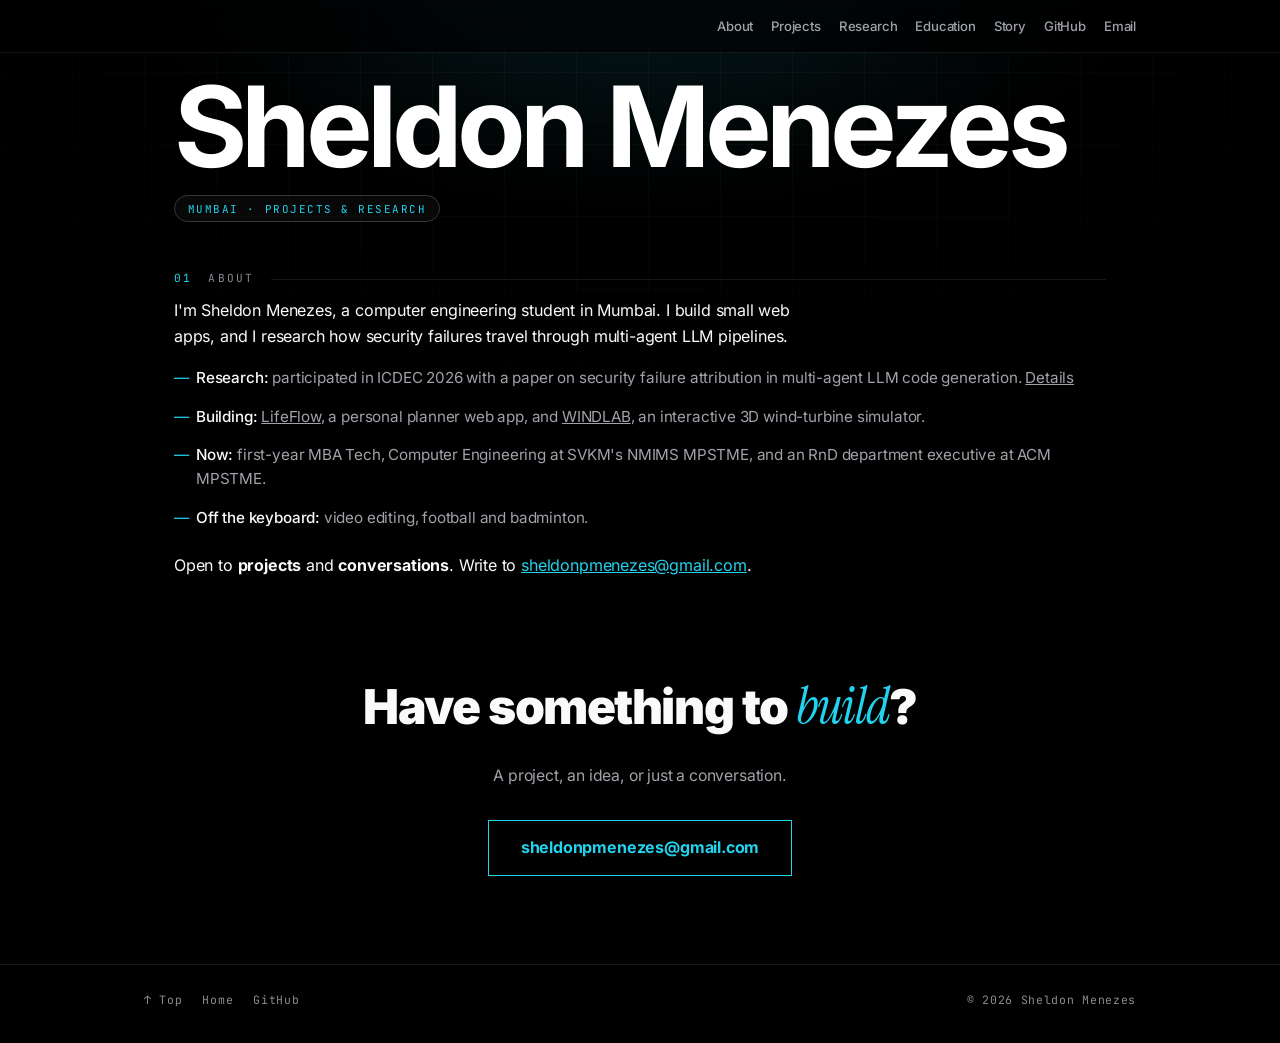
==== index.html @ e892e8bd "Add Story toggle to nav" ====
<!doctype html>
<html lang="en">
<head>
<meta charset="utf-8">
<meta name="viewport" content="width=device-width, initial-scale=1">
<meta name="theme-color" content="#101311">
<meta name="description" content="Sheldon Menezes. Computer engineering student and developer in Mumbai. Projects and security research.">
<title>Sheldon Menezes | Developer</title>
<meta property="og:type" content="website"><meta property="og:site_name" content="Sheldon Menezes"><meta property="og:title" content="Sheldon Menezes | Developer"><meta property="og:description" content="Sheldon Menezes. Computer engineering student and developer in Mumbai. Projects and security research."><meta property="og:url" content="https://brightshadow.xyz/"><meta name="twitter:card" content="summary"><meta name="twitter:title" content="Sheldon Menezes | Developer"><meta name="twitter:description" content="Sheldon Menezes. Computer engineering student and developer in Mumbai. Projects and security research."><link rel="icon" type="image/svg+xml" href="favicon.svg">
<style>
@font-face{font-family:Instrument Serif;font-style:italic;font-weight:400;font-display:swap;src:url([data-uri])format("woff2")}@font-face{font-family:Inter;font-style:normal;font-weight:100 900;font-display:swap;src:url([data-uri])format("woff2")}@font-face{font-family:JetBrains Mono;font-style:normal;font-weight:400 800;font-display:swap;src:url([data-uri])format("woff2")}:root{--lightningcss-light:initial;--lightningcss-dark: ;color-scheme:light dark;--bg:#14120f;--bg-lift:#1d1a15;--ink:#ede8df;--ink-dim:#a69d8e;--ink-faint:#8b8375;--accent:#e0a054;--hairline:#ede8df1a;--pill-border:#ede8df38;--nav-bg:#14120f8c;--code-bg:#100e0b;--grain-opacity:.05;--mono:"JetBrains Mono", ui-monospace, SFMono-Regular, Menlo, Consolas, monospace}@media (prefers-color-scheme:dark){:root{--lightningcss-light: ;--lightningcss-dark:initial}}:root[data-theme=light]{--lightningcss-light:initial;--lightningcss-dark: ;color-scheme:light;--bg:#f7f4ee;--bg-lift:#efe9dd;--ink:#211d18;--ink-dim:#6e6659;--ink-faint:#706859;--accent:#a8492a;--hairline:#ddd6c9;--pill-border:#c9c1b1;--nav-bg:#f7f4ee9e;--code-bg:#efe9dd;--grain-opacity:.11}@media (width<=640px){:root{--nav-bg:#14120fcc}:root[data-theme=light]{--nav-bg:#f7f4eed6}}*{box-sizing:border-box;margin:0;padding:0}html{scroll-behavior:smooth}body{background:var(--bg);color:var(--ink);-webkit-font-smoothing:antialiased;font-family:Inter,system-ui,-apple-system,sans-serif;font-size:16px;line-height:1.6}body:after{content:"";z-index:200;pointer-events:none;opacity:var(--grain-opacity);background-image:url("data:image/svg+xml,%3Csvg xmlns='http://www.w3.org/2000/svg' width='180' height='180'%3E%3Cfilter id='n'%3E%3CfeTurbulence type='fractalNoise' baseFrequency='0.9' numOctaves='3' stitchTiles='stitch'/%3E%3C/filter%3E%3Crect width='100%25' height='100%25' filter='url(%23n)'/%3E%3C/svg%3E");position:fixed;inset:0}a{color:inherit}::selection{background:var(--accent);color:var(--bg)}img{max-width:100%}.wrap{max-width:980px;margin:0 auto;padding:0 24px}.wrap-wide{max-width:1040px;margin:0 auto;padding:0 24px}body>nav{z-index:100;background:var(--nav-bg);backdrop-filter:blur(18px);border-bottom:1px solid var(--hairline);position:fixed;top:0;left:0;right:0}.theme-toggle{color:var(--ink-dim);cursor:pointer;background:0 0;border:none;justify-content:center;align-items:center;padding:2px;line-height:0;transition:color .2s,transform .15s;display:inline-flex}.theme-toggle:hover{color:var(--accent)}.theme-toggle:active{transform:scale(.88)}.theme-toggle svg{width:18px;height:18px;display:block}.theme-toggle .i-moon,:root[data-theme=light] .theme-toggle .i-sun{display:none}:root[data-theme=light] .theme-toggle .i-moon{display:block}.quick .theme-toggle{border:1px solid var(--pill-border);width:40px;height:40px;color:var(--ink);border-radius:999px}.quick .theme-toggle:hover{border-color:var(--accent);color:var(--accent)}@media (width<=640px){.quick li:has(.theme-toggle){display:none}}.js body>nav{opacity:0;pointer-events:none;transition:transform .35s,opacity .35s;transform:translateY(-100%)}.js body>nav.show{opacity:1;pointer-events:auto;transform:translateY(0)}.js body.has-topnav>nav{opacity:1;pointer-events:auto;transform:none}.nav-inner{flex-wrap:wrap;justify-content:space-between;align-items:center;gap:0 16px;max-width:1040px;min-height:52px;margin:0 auto;padding:0 24px;display:flex}.wordmark{letter-spacing:-.01em;white-space:nowrap;padding:14px 0;font-size:.95rem;font-weight:700;text-decoration:none}.nav-links{flex-wrap:wrap;align-items:center;gap:18px;padding:8px 0;display:flex}.nav-links a{color:var(--ink-dim);white-space:nowrap;font-size:.82rem;font-weight:500;text-decoration:none;transition:color .15s}.nav-links a.here{color:var(--accent)}.nav-links a:hover{color:var(--accent);text-underline-offset:4px;text-decoration:underline}header.hero{align-items:flex-end;padding-top:72px;padding-bottom:28px;display:flex}.kicker{font-family:var(--mono);letter-spacing:.18em;color:var(--accent);margin-bottom:20px;font-size:.72rem}.hero h1{letter-spacing:-.035em;margin-bottom:24px;font-size:clamp(3rem,11vw,7rem);font-weight:900;line-height:.98}.tagline{color:var(--ink-dim);max-width:34em;margin-bottom:34px;font-size:clamp(1.1rem,2.4vw,1.4rem)}.tagline em{color:var(--ink);letter-spacing:.005em;font-family:Instrument Serif,Georgia,serif;font-size:1.14em;font-style:italic}.quick{flex-wrap:wrap;gap:.6rem;list-style:none;display:flex}.quick a{border:1px solid var(--pill-border);color:var(--ink);border-radius:999px;padding:.5rem 1.05rem;font-size:.86rem;font-weight:500;text-decoration:none;transition:background .16s,color .16s,border-color .16s;display:inline-block}.quick a:hover,.quick a:focus-visible{background:var(--ink);border-color:var(--ink);color:var(--bg)}.quick a.primary{border-color:var(--accent);color:var(--accent)}.quick a.primary:hover,.quick a.primary:focus-visible{background:var(--accent);border-color:var(--accent);color:var(--bg)}main.home{counter-reset:sec}main.home>section{padding:64px 0 24px}#about{padding-top:24px}.label{counter-increment:sec;font-family:var(--mono);letter-spacing:.2em;text-transform:uppercase;color:var(--ink-faint);align-items:center;gap:1rem;margin-bottom:10px;font-size:.7rem;font-weight:400;display:flex}.label:before{content:counter(sec, decimal-leading-zero);color:var(--accent)}.label:after{content:"";background:var(--hairline);flex:1;height:1px}.js .label:after{transform-origin:0;transition:transform .9s cubic-bezier(.22,1,.36,1) .25s;transform:scaleX(0)}.js .label.in:after{transform:scaleX(1)}.row{border-bottom:1px solid var(--hairline);border-left:2px solid #0000;justify-content:space-between;align-items:baseline;gap:24px;margin:0 -16px;padding:18px 16px;transition:background .18s,border-left-color .18s,transform .18s;display:flex}.row:hover{background:var(--bg-lift);border-left-color:var(--accent);transform:translate(6px)}.row .org{flex:none;min-width:11.5em;font-size:1rem;font-weight:700}.row .finding{color:var(--ink-dim);flex:1;font-size:.95rem}a.row{color:inherit;text-decoration:none}.aside{border-left:2px solid var(--accent);color:var(--ink-dim);max-width:44em;margin-top:22px;padding-left:16px;font-size:.95rem}.aside strong{color:var(--ink);font-weight:500}.row-lg{padding:24px 16px}.row-lg .name{letter-spacing:-.02em;flex:none;min-width:8.5em;font-size:1.6rem;font-weight:700;line-height:1.2}.row-lg:hover .name{color:var(--accent)}.row-lg .name .arrow{color:var(--accent);vertical-align:.25em;margin-left:2px;font-size:1.1rem;font-weight:400}.row-lg .desc{color:var(--ink-dim);flex:1;max-width:30em;font-size:.95rem}.row-lg .desc .stack{font-family:var(--mono);letter-spacing:.04em;color:var(--ink-faint);margin-top:6px;font-size:.72rem;display:block}.xp-head{flex-wrap:wrap;justify-content:space-between;align-items:baseline;gap:16px;padding:22px 0 4px;display:flex}.xp-head h3{letter-spacing:-.01em;font-size:1.25rem;font-weight:700}.xp-head .role{font-family:var(--mono);letter-spacing:.14em;text-transform:uppercase;color:var(--ink-faint);font-size:.72rem}.xp ul{margin:10px 0 0;list-style:none}.xp li{color:var(--ink-dim);padding:7px 0 7px 22px;font-size:.95rem;position:relative}.xp li:before{content:"—";color:var(--accent);position:absolute;left:0}.xp li strong{color:var(--ink);font-weight:500}.campus{border-top:1px solid var(--hairline);color:var(--ink-faint);max-width:44em;margin-top:20px;padding-top:16px;font-size:.88rem}.section-head{align-items:center;gap:1rem;margin-bottom:1.6rem;display:flex}.section-head .label{flex:1;margin-bottom:0}.all-link{font-family:var(--mono);letter-spacing:.08em;color:var(--accent);white-space:nowrap;font-size:.72rem;text-decoration:none}.all-link:hover{text-underline-offset:4px;text-decoration:underline}.see-more-wrap{justify-content:center;margin-top:30px;display:flex}.see-more{font-family:var(--mono);letter-spacing:.12em;text-transform:uppercase;color:var(--ink-dim);border:1px solid var(--pill-border);border-radius:999px;align-items:center;gap:.5rem;padding:.7rem 1.5rem;font-size:.72rem;text-decoration:none;transition:border-color .16s,color .16s,background .16s;display:inline-flex}.see-more:hover{border-color:var(--accent);color:var(--accent);background:var(--bg-lift)}.see-more .arr{transition:transform .16s}.see-more:hover .arr{transform:translate(3px)}.research-list{margin-top:8px}.disclosure{border-bottom:1px solid var(--hairline);border-left:2px solid #0000;margin:0 -16px;padding:22px 16px;transition:background .18s,border-left-color .18s}.disclosure:first-child{border-top:1px solid var(--hairline)}.disclosure:hover{background:var(--bg-lift);border-left-color:var(--accent)}.d-head{flex-wrap:wrap;justify-content:space-between;align-items:baseline;gap:8px 20px;display:flex}.d-org{letter-spacing:-.01em;font-size:1.12rem;font-weight:700}.d-type{font-family:var(--mono);letter-spacing:.14em;text-transform:uppercase;color:var(--accent);white-space:nowrap;font-size:.64rem}.d-detail{color:var(--ink-dim);max-width:54em;margin-top:8px;font-size:.96rem}.cards{grid-template-columns:repeat(2,1fr);gap:26px;display:grid}.cards.three{grid-template-columns:repeat(3,1fr)}.card{border:1px solid var(--hairline);color:inherit;background:var(--bg-lift);border-radius:12px;flex-direction:column;text-decoration:none;transition:transform .2s,border-color .2s;display:flex;overflow:hidden}.card:hover{border-color:var(--pill-border);transform:translateY(-4px)}.card-cover{aspect-ratio:16/9;object-fit:cover;border-bottom:1px solid var(--hairline);width:100%;height:auto;display:block}.card-body{flex-direction:column;flex:1;gap:7px;padding:16px 18px 20px;display:flex}.card-tag{font-family:var(--mono);letter-spacing:.14em;text-transform:uppercase;color:var(--accent);font-size:.64rem}.card h3{letter-spacing:-.01em;font-size:1.1rem;font-weight:700;line-height:1.28}.card:hover h3{color:var(--accent)}.card-excerpt{color:var(--ink-dim);flex:1;font-size:.9rem}.card-meta{font-family:var(--mono);letter-spacing:.06em;color:var(--ink-faint);margin-top:2px;font-size:.66rem}.page-head{padding-top:26px;padding-bottom:8px}.crumb{font-family:var(--mono);letter-spacing:.1em;color:var(--ink-faint);font-size:.72rem;text-decoration:none}.crumb:hover{color:var(--accent)}.page-head h1{letter-spacing:-.035em;margin:22px 0 14px;font-size:clamp(2.6rem,8vw,4.4rem);font-weight:900;line-height:1}.page-head h1 em{color:var(--accent);font-family:Instrument Serif,Georgia,serif;font-style:italic;font-weight:400}.page-head .intro{color:var(--ink-dim);max-width:40em;font-size:1.02rem}.featured{border:1px solid var(--hairline);color:inherit;border-radius:14px;grid-template-columns:1.15fr 1fr;gap:0;margin-top:26px;text-decoration:none;transition:border-color .2s,transform .2s;display:grid;overflow:hidden}.featured:hover{border-color:var(--pill-border);transform:translateY(-4px)}.featured .cover{object-fit:contain;background:#14120f;width:100%;height:100%;min-height:260px;display:block}.featured .body{flex-direction:column;justify-content:center;gap:12px;padding:34px 36px;display:flex}.featured .flag{font-family:var(--mono);letter-spacing:.18em;text-transform:uppercase;color:var(--accent);font-size:.66rem}.featured h2{letter-spacing:-.02em;font-size:clamp(1.5rem,3.2vw,2.1rem);font-weight:800;line-height:1.15}.featured:hover h2{color:var(--accent)}.featured .excerpt{color:var(--ink-dim);font-size:.98rem}.featured .meta{font-family:var(--mono);letter-spacing:.06em;color:var(--ink-faint);margin-top:4px;font-size:.7rem}.list-label{font-family:var(--mono);letter-spacing:.2em;text-transform:uppercase;color:var(--ink-faint);align-items:center;gap:1rem;margin:48px 0 24px;font-size:.7rem;font-weight:400;display:flex}.list-label:after{content:"";background:var(--hairline);flex:1;height:1px}article{max-width:760px;margin:0 auto;padding:0 24px}.post-head{padding-top:26px}.eyebrow{font-family:var(--mono);letter-spacing:.16em;text-transform:uppercase;color:var(--accent);margin:26px 0 16px;font-size:.68rem}h1.title{letter-spacing:-.03em;font-size:clamp(2rem,5.6vw,3.3rem);font-weight:900;line-height:1.05}.subtitle{color:var(--ink-dim);max-width:40em;margin-top:14px;font-size:1.1rem}.byline{font-family:var(--mono);letter-spacing:.04em;color:var(--ink-faint);flex-wrap:wrap;align-items:center;gap:8px 18px;margin-top:20px;padding-bottom:4px;font-size:.72rem;display:flex}.byline .who{color:var(--ink-dim)}.cover-hero{aspect-ratio:16/8;object-fit:cover;border:1px solid var(--hairline);border-radius:14px;width:100%;height:auto;margin:30px 0 8px;display:block}.cover-cap{color:var(--ink-faint);margin-bottom:8px;font-size:.78rem;font-style:italic}.proj-bar{border-top:1px solid var(--hairline);border-bottom:1px solid var(--hairline);flex-wrap:wrap;align-items:center;gap:14px 24px;margin-top:22px;padding:16px 0;display:flex}.proj-facts{font-family:var(--mono);letter-spacing:.06em;color:var(--ink-faint);flex-wrap:wrap;flex:1;gap:14px 22px;font-size:.7rem;display:flex}.proj-facts b{color:var(--ink-dim);font-weight:500}.proj-actions{flex-wrap:wrap;gap:10px;display:flex}.btn{white-space:nowrap;border-radius:999px;padding:9px 18px;font-size:.82rem;font-weight:600;text-decoration:none;transition:background .15s,color .15s,border-color .15s}.btn.primary{color:var(--bg);background:var(--accent);border:1px solid var(--accent)}.btn.primary:hover{color:var(--accent);background:0 0}.btn.ghost{color:var(--ink);border:1px solid var(--pill-border)}.btn.ghost:hover{border-color:var(--ink);background:var(--ink);color:var(--bg)}.prose{margin-top:34px}.prose>p{color:var(--ink);margin:0 0 1.35rem;font-size:1.06rem}.prose>p:first-of-type:first-letter{float:left;color:var(--accent);padding:.1em .12em 0 0;font-family:Instrument Serif,Georgia,serif;font-size:3.3rem;font-style:italic;line-height:.8}.prose .lead{color:var(--ink-dim);font-size:1.18rem}.prose .lead:first-letter{float:none;font-size:inherit;color:inherit;padding:0;font-family:inherit;font-style:normal}.prose h2{letter-spacing:-.02em;margin:2.6rem 0 1rem;padding-top:.4rem;font-size:1.5rem;font-weight:800}.prose h2:before{content:"§ ";color:var(--accent);font-weight:400}.prose h3{margin:1.8rem 0 .7rem;font-size:1.15rem;font-weight:700}.prose a{color:inherit;text-decoration:underline;-webkit-text-decoration-color:var(--pill-border);text-decoration-color:var(--pill-border);text-underline-offset:3px;transition:color .15s,text-decoration-color .15s}.prose a:hover{color:var(--accent);-webkit-text-decoration-color:var(--accent);text-decoration-color:var(--accent)}.prose strong{font-weight:700}.prose ul,.prose ol{margin:0 0 1.35rem;padding-left:1.3rem}.prose li{color:var(--ink);margin-bottom:.5rem}.prose li::marker{color:var(--accent)}.prose blockquote{border-left:3px solid var(--accent);color:var(--ink);margin:1.6rem 0;padding:.4rem 0 .4rem 1.4rem;font-family:Instrument Serif,Georgia,serif;font-size:1.3rem;font-style:italic;line-height:1.45}.prose img{border:1px solid var(--hairline);background:var(--bg-lift);border-radius:12px;width:100%;height:auto;margin:2rem 0 .6rem;display:block}.prose figure{margin:2rem 0}.prose figure img{margin:0}.prose figcaption{color:var(--ink-faint);text-align:center;margin-top:10px;font-size:.82rem;font-style:italic}.prose hr{text-align:center;color:var(--ink-faint);border:none;margin:2.6rem 0}.prose hr:before{content:"* * *";letter-spacing:.5em}.prose table{border-collapse:collapse;width:100%;margin:1.6rem 0;font-size:.9rem}.prose th,.prose td{text-align:left;border:1px solid var(--hairline);vertical-align:top;padding:9px 14px}.prose thead th{font-family:var(--mono);letter-spacing:.03em;text-transform:uppercase;color:var(--ink-dim);background:var(--bg-lift);font-size:.72rem}.prose tbody tr:hover{background:var(--bg-lift)}.prose .contains-task-list{padding-left:0;list-style:none}.prose .task-list-item{padding-left:0}.prose .task-list-item::marker{content:""}.prose .task-list-item input{accent-color:var(--accent);margin-right:.55rem}.prose del{color:var(--ink-faint)}.prose :not(pre)>code{font-family:var(--mono);background:var(--code-bg);border:1px solid var(--hairline);color:var(--accent);border-radius:5px;padding:.1em .4em;font-size:.86em}.prose pre{background:var(--code-bg);border:1px solid var(--hairline);border-radius:12px;margin:1.6rem 0;padding:18px 20px;font-size:.85rem;line-height:1.6;overflow-x:auto}.prose pre code{font-family:var(--mono);background:0 0;border:none;padding:0}.prose .astro-code,.prose .astro-code span{color:var(--shiki-dark)}:root[data-theme=light] .prose .astro-code,:root[data-theme=light] .prose .astro-code span{color:var(--shiki-light)}.code-wrap{position:relative}.copy-btn{background:var(--bg-lift);border:1px solid var(--hairline);width:30px;height:30px;color:var(--ink-dim);cursor:pointer;opacity:0;border-radius:7px;justify-content:center;align-items:center;padding:0;transition:opacity .16s,color .16s,border-color .16s;display:inline-flex;position:absolute;top:13px;right:12px}.code-wrap:hover .copy-btn,.copy-btn:focus-visible{opacity:1}.copy-btn:hover{color:var(--accent);border-color:var(--accent)}.copy-btn svg{width:15px;height:15px;display:block}.copy-btn .i-check{display:none}.code-wrap.copied .copy-btn{opacity:1;color:var(--accent);border-color:var(--accent)}.code-wrap.copied .copy-btn .i-copy{display:none}.code-wrap.copied .copy-btn .i-check{display:block}@media (hover:none){.copy-btn{opacity:1}}.prose .admonition{--admon:var(--ink-dim);border:1px solid var(--hairline);border-left:3px solid var(--admon);background:color-mix(in srgb, var(--admon) 8%, transparent);border-radius:8px;margin:1.6rem 0;padding:14px 18px}.prose .admonition>:first-child{margin-top:0}.prose .admonition>:last-child{margin-bottom:0}.prose .admonition:before{font-family:var(--mono);letter-spacing:.16em;text-transform:uppercase;color:var(--admon);margin-bottom:7px;font-size:.64rem;font-weight:700;display:block}.prose .admonition.info{--admon:#5c86b3}.prose .admonition.warning{--admon:#cf9636}.prose .admonition.error{--admon:#c85a44}.prose .admonition.success{--admon:#6f9457}.prose .admonition.info:before{content:"Info"}.prose .admonition.warning:before{content:"Warning"}.prose .admonition.error:before{content:"Error"}.prose .admonition.success:before{content:"Success"}.prose iframe{aspect-ratio:16/9;border:1px solid var(--hairline);background:var(--bg-lift);border-radius:12px;width:100%;height:auto;margin:2rem 0;display:block}.prose video{border:1px solid var(--hairline);background:#000;border-radius:12px;width:100%;height:auto;margin:2rem 0;display:block}.prose figure video,.prose figure iframe{margin:0}.chips{flex-wrap:wrap;gap:8px;margin:.4rem 0 1.6rem;display:flex}.chip{font-family:var(--mono);letter-spacing:.02em;color:var(--ink-dim);background:var(--code-bg);border:1px solid var(--hairline);border-radius:6px;padding:5px 11px;font-size:.74rem}.endcard{border:1px solid var(--hairline);background:var(--bg-lift);border-radius:14px;flex-wrap:wrap;align-items:flex-start;gap:16px;margin:3rem 0 0;padding:24px;display:flex}.endcard .txt{flex:1;min-width:220px}.endcard .ec-title{margin-bottom:4px;font-size:1rem;font-weight:700}.endcard p{color:var(--ink-dim);margin-bottom:12px;font-size:.9rem}.endcard .cta{color:var(--accent);border:1px solid var(--accent);border-radius:999px;padding:8px 18px;font-size:.86rem;font-weight:600;text-decoration:none;transition:background .15s,color .15s;display:inline-block}.endcard .cta:hover{background:var(--accent);color:var(--bg)}.pager{grid-template-columns:1fr 1fr;gap:14px;margin-top:44px;display:grid}.pager a{border:1px solid var(--hairline);color:inherit;border-radius:12px;flex-direction:column;gap:5px;padding:16px 18px;text-decoration:none;transition:border-color .18s,transform .18s,background .18s;display:flex}.pager a:hover{border-color:var(--pill-border);background:var(--bg-lift);transform:translateY(-2px)}.pager .plabel{font-family:var(--mono);letter-spacing:.14em;text-transform:uppercase;color:var(--ink-faint);font-size:.64rem}.pager .ptitle{color:var(--ink);font-size:.95rem;font-weight:600;line-height:1.3}.pager a:hover .ptitle{color:var(--accent)}.pager .next{text-align:right}.contact-block{text-align:center;padding:72px 0 88px}.contact-block h2{letter-spacing:-.03em;margin-bottom:14px;font-size:clamp(1.8rem,5vw,3rem);font-weight:900}.contact-block h2 em{color:var(--accent);font-family:Instrument Serif,Georgia,serif;font-size:1.08em;font-style:italic;font-weight:400}.contact-block p{color:var(--ink-dim);max-width:36em;margin:0 auto 32px;font-size:.98rem}.cta-btn{color:var(--accent);border:1px solid var(--accent);padding:14px 32px;font-size:1rem;font-weight:700;text-decoration:none;transition:background .15s,color .15s;display:inline-block}.cta-btn:hover{background:var(--accent);color:var(--bg)}.progress{background:var(--accent);z-index:300;width:0;height:2px;position:fixed;top:0;left:0}.nf{text-align:center;flex-direction:column;justify-content:center;align-items:center;min-height:100svh;padding:24px;display:flex}.nf-code{font-family:var(--mono);letter-spacing:.2em;text-transform:uppercase;color:var(--accent);margin-bottom:18px;font-size:.72rem}.nf-title{letter-spacing:-.04em;font-size:clamp(1.5rem,7vw,1rem);font-weight:900;line-height:.95}.nf-sub{color:var(--ink-dim);max-width:28em;margin:16px 0 34px;font-size:.8rem}.nf-home{color:var(--accent);border:1px solid var(--accent);border-radius:999px;align-items:center;gap:.3rem;padding:.6rem 1.5rem;font-size:.8rem;font-weight:600;text-decoration:none;transition:background .16s,color .16s;display:inline-flex}.nf-home:hover{background:var(--accent);color:var(--bg)}footer{border-top:1px solid var(--hairline);margin-top:64px;padding:26px 0 34px}.foot-inner{font-family:var(--mono);letter-spacing:.06em;color:var(--ink-faint);flex-wrap:wrap;justify-content:space-between;gap:12px 24px;font-size:.72rem;display:flex}.foot-inner a{color:var(--ink-faint);text-decoration:none}.foot-inner a:hover{color:var(--accent);text-underline-offset:4px;text-decoration:underline}.foot-left{flex-wrap:wrap;gap:20px;display:flex}.nf-puzzle{--maze-wall:#6f675b;border:1px solid var(--hairline);background:var(--bg-lift);border-radius:14px;width:min(520px,92vw);margin-top:18px;padding:16px}:root[data-theme=light] .nf-puzzle{--maze-wall:#8a8170}.nf-puzzle h2{font-family:var(--mono);letter-spacing:.16em;text-transform:uppercase;color:var(--ink-faint);font-size:.72rem;font-weight:500}.nf-puzzle p{color:var(--ink-dim);margin-top:8px;font-size:.92rem}.puz-meta{flex-wrap:nowrap;justify-content:space-between;align-items:center;gap:8px;margin-top:12px;display:flex}.puz-status{font-family:var(--mono);letter-spacing:.12em;text-transform:uppercase;color:var(--ink-faint);text-overflow:ellipsis;white-space:nowrap;min-width:0;font-size:.66rem;overflow:hidden}.puz-actions{gap:8px;display:flex}.puz-actions button{font-family:var(--mono);letter-spacing:.12em;text-transform:uppercase;color:var(--ink-dim);border:1px solid var(--hairline);cursor:pointer;background:0 0;border-radius:999px;padding:8px 12px;font-size:.66rem;transition:border-color .15s,color .15s,background .15s}.puz-actions button:hover{color:var(--accent);border-color:var(--accent)}.nf-puzzle.solved .puz-status{color:var(--accent)}.maze-wrap{isolation:isolate;border:1px solid var(--hairline);background:var(--bg);overscroll-behavior:contain;border-radius:12px;justify-content:center;margin-top:14px;padding:10px;display:flex;position:relative}canvas.maze{outline:1px solid var(--hairline);outline-offset:-1px;touch-action:none;border-radius:10px;display:block}.maze-pad{grid-template-columns:repeat(3,1fr);gap:8px;max-width:220px;margin-top:12px;margin-left:auto;margin-right:auto;display:grid}.maze-pad button{border:1px solid var(--hairline);background:var(--bg);height:36px;color:var(--ink);font-family:var(--mono);cursor:pointer;border-radius:12px;font-size:.82rem;transition:border-color .15s,color .15s,transform .1s}.maze-pad button:hover{border-color:var(--pill-border);color:var(--accent)}.maze-pad button:active{transform:scale(.98)}.maze-pad button[data-dir=up]{grid-column:2}.maze-pad button[data-dir=left]{grid-area:2/1}.maze-pad button[data-dir=down]{grid-area:2/2}.maze-pad button[data-dir=right]{grid-area:2/3}@media (width>=860px){.maze-pad{max-width:220px}.maze-pad button{height:38px}}@media (width<=420px){.nf-puzzle{padding:14px}.puz-meta{gap:6px;margin-top:10px}.puz-actions{gap:6px}.puz-actions button{padding:7px 9px;font-size:.62rem}.maze-wrap{padding:8px}.maze-pad{gap:6px;max-width:200px;margin-top:10px}.maze-pad button{height:34px;font-size:.78rem}}.maze-win{z-index:2;pointer-events:none;place-items:center;padding:14px;display:grid;position:absolute;inset:0}.maze-win[hidden]{display:none!important}.maze-win:before{content:"";background:#0000006b;position:absolute;inset:0}:root[data-theme=light] .maze-win:before{background:#00000038}.maze-win__card{border:1px solid var(--pill-border);background:color-mix(in srgb, var(--bg) 92%, var(--accent));border-radius:14px;width:min(360px,92%);padding:14px 16px;position:relative;box-shadow:0 18px 70px #00000059}.maze-win__title{letter-spacing:-.02em;font-weight:900}.maze-win__stats{color:var(--ink-dim);font-family:var(--mono);letter-spacing:.08em;margin-top:6px;font-size:.68rem}.nf-puzzle[data-tier=win] .maze-win__card{border-color:color-mix(in srgb, var(--accent) 35%, var(--pill-border))}.nf-puzzle[data-tier=perfect] .maze-win__card{border-color:color-mix(in srgb, var(--accent) 55%, var(--pill-border))}.nf-puzzle[data-tier=legendary] .maze-win__card{border-color:var(--accent)}@keyframes mazeGlow{0%{opacity:0;transform:translateY(2px);box-shadow:0 0 #0000}to{opacity:1;transform:none;box-shadow:0 18px 60px #00000038}}.nf-puzzle.solved .maze-win__card{animation:.55s cubic-bezier(.22,1,.36,1) both mazeGlow}@keyframes mazeLegend{0%,to{box-shadow:0 18px 70px #00000059}50%{box-shadow:0 22px 95px #00000073}}.nf-puzzle[data-tier=legendary] .maze-win__card{animation:.55s cubic-bezier(.22,1,.36,1) both mazeGlow,1.3s ease-in-out .55s 2 mazeLegend}@keyframes mazePulse{0%,to{border-color:var(--hairline)}50%{border-color:color-mix(in srgb, var(--accent) 55%, var(--hairline))}}.nf-puzzle.solved .maze-wrap{animation:1.2s ease-in-out 2 mazePulse}@media (prefers-reduced-motion:reduce){.nf-puzzle.solved .maze-win,.nf-puzzle.solved .maze-wrap{animation:none}}.js .reveal{opacity:0;filter:blur(6px);transition:opacity .7s,transform .7s,filter .7s;transition-delay:var(--d,0s);transform:translateY(16px)}.js .reveal.in{opacity:1;filter:none;transform:none}@keyframes heroIn{0%{transform:translateY(16px)}to{transform:none}}.js .hero-in{animation:.7s cubic-bezier(.22,1,.36,1) both heroIn;animation-delay:var(--d,0s)}@media (prefers-reduced-motion:reduce){html{scroll-behavior:auto}.js body>nav{transition:none}.js .reveal{opacity:1;filter:none;transition:none;transform:none}.js .hero-in{animation:none}.js .label:after{transition:none;transform:none}.progress{display:none}.row,.card,.featured,.cta-btn,.quick a,.nav-links a,.pager a{transition:none}.row:hover{transform:none}}@media (width<=860px){.cards.three{grid-template-columns:repeat(2,1fr)}.featured{grid-template-columns:1fr}.featured .cover{aspect-ratio:1200/630;min-height:0}}@media (width<=640px){.nav-inner{justify-content:center;padding:0 14px 4px}.wordmark{padding:12px 0 2px}.nav-links{justify-content:space-between;gap:2px 6px;padding:0 0 6px}.nav-links a{text-align:center;margin:0 -5px;padding:6px 5px;font-size:.72rem}header.hero{min-height:0;padding-top:72px;padding-bottom:40px}.page-head,.post-head{padding-top:16px}.quick{grid-template-columns:repeat(3,1fr);gap:.55rem;display:grid}.quick li:first-child{grid-column:1/-1}.quick li{display:flex}.quick a{text-align:center;flex:1;padding:.6rem .5rem}.d-head{flex-direction:column;align-items:flex-start;gap:3px}.row,.row-lg{flex-direction:column;align-items:flex-start;gap:6px}.row .org,.row-lg .name{min-width:0}.row-lg .desc{max-width:none}.cards,.cards.three{grid-template-columns:1fr;gap:20px}.featured .body{padding:24px 22px}main.home>section{padding:44px 0 20px}.contact-block{padding:52px 0 60px}.list-label{margin:34px 0 20px}footer{margin-top:48px}.proj-actions{width:100%}.proj-actions .btn{text-align:center;flex:1}.pager{grid-template-columns:1fr}.pager .next{text-align:left}.foot-inner{flex-direction:column;gap:10px}}@media (width<=340px){.nav-links a{font-size:.68rem}}@media (width<=640px){.cards.compact{display:block}.cards.compact .card{border:0;border-bottom:1px solid var(--hairline);background:0 0;border-left:2px solid #0000;border-radius:0;grid-template-columns:minmax(0,1fr) auto;gap:5px 14px;margin:0 -16px;padding:16px;display:grid;overflow:visible}.cards.compact .card:hover{background:var(--bg-lift);border-left-color:var(--accent);transform:none}.cards.compact .card-cover{display:none}.cards.compact .card-body{display:contents}.cards.compact .card h3{grid-area:1/1;font-size:1.06rem}.cards.compact .card h3:after{content:"↗";color:var(--accent);margin-left:4px;font-size:.85em;font-weight:400}.cards.compact .card-tag{white-space:nowrap;grid-area:1/2;align-self:baseline;font-size:.6rem}.cards.compact .card-excerpt{-webkit-line-clamp:2;line-clamp:2;-webkit-box-orient:vertical;grid-column:1/-1;font-size:.88rem;display:-webkit-box;overflow:hidden}.cards.compact .card-meta{grid-column:1/-1;margin-top:0}}@media (width<=640px) and (hover:hover) and (prefers-reduced-motion:no-preference){.cards.compact .card{transition:background .18s,border-left-color .18s,transform .18s}.cards.compact .card:hover{transform:translate(6px)}}.btn.play-copy{cursor:pointer;font-family:inherit}.btn.play-copy code{font-family:var(--mono);font-size:.8rem;font-weight:500}.play-strip{border:1px solid var(--hairline);background:var(--bg-lift);border-radius:12px;flex-wrap:wrap;justify-content:space-between;align-items:center;gap:12px 20px;margin-top:22px;padding:14px 16px;display:flex}.play-strip-text{color:var(--ink-dim);flex:18em;font-size:.95rem}.play-strip-text a{color:var(--accent)}.play-strip-label{color:var(--ink);font-weight:500}.play-strip-cmd{font-family:var(--mono);color:var(--ink);background:var(--code-bg);border:1px solid var(--pill-border);cursor:pointer;border-radius:8px;align-items:center;gap:12px;padding:8px 12px;font-size:.86rem;transition:border-color .15s,color .15s;display:inline-flex}.play-strip-cmd code{font-family:inherit}.play-strip-hint{letter-spacing:.08em;color:var(--ink-faint);font-size:.66rem}.play-strip-cmd:hover,.play-strip-cmd.copied{border-color:var(--accent)}.play-strip-cmd:hover .play-strip-hint,.play-strip-cmd.copied .play-strip-hint{color:var(--accent)}.prose .play-cta{border:1px solid var(--accent);background:var(--bg-lift);border-radius:14px;margin:0 0 2rem;padding:18px 20px}.prose .play-cta p{margin:0}.prose .play-cta-label{font-family:var(--mono);letter-spacing:.14em;text-transform:uppercase;color:var(--accent);font-size:.7rem}.prose .play-cta pre{margin:10px 0 12px;font-size:1.1rem}.prose .play-cta-note{color:var(--ink-dim);font-size:.9rem}.prose .play-cta-note code{white-space:nowrap}.prose kbd{font-family:var(--mono);color:var(--ink);background:var(--code-bg);border:1px solid var(--pill-border);white-space:nowrap;border-radius:4px;padding:.05em .4em;font-size:.82em}@media (width<=640px){.play-strip-cmd{justify-content:space-between;width:100%}}

:root{color-scheme:dark;--bg:#101311;--bg-lift:#191e1a;--ink:#eef1e9;--ink-dim:#abb4a8;--ink-faint:#8a9684;--accent:#22d3ee;--hairline:#eef1e91a;--pill-border:#eef1e938;--nav-bg:#1013118c;--code-bg:#0c0f0d;--grain-opacity:.04}
@media (width<=640px){:root{--nav-bg:#101311cc}}
@media (width<=640px){header.hero{padding-top:128px}}

</style>
<link rel="stylesheet" href="vercel.css">
</head>
<body id="top" class="home-order">
<nav><div class="nav-inner"><span class="wordmark" aria-hidden="true"></span><div class="nav-links"><a href="index.html">About</a><a href="projects.html">Projects</a><a href="research.html">Research</a><a href="education.html">Education</a><a class="story-toggle" href="story.html" title="Scrollytelling mode">Story</a><a href="https://github.com/BrightShadow0">GitHub</a><a href="mailto:sheldonpmenezes@gmail.com">Email</a></div></div></nav>
<header class="hero wrap"><div><p class="kicker hero-in" style="--d:.12s"><span>MUMBAI · PROJECTS &amp; RESEARCH</span></p><h1 class="hero-in" style="--d:0s">Sheldon <span class="sur">Menezes</span></h1></div></header>
<main class="home wrap">
<section id="about"><h2 class="label reveal">About</h2><p class="hero-in" style="max-width:40em">I'm Sheldon Menezes, a computer engineering student in Mumbai. I build small web apps, and I research how security failures travel through multi-agent LLM pipelines.</p><div class="xp"><ul>
<li><strong>Research:</strong> participated in ICDEC 2026 with a paper on security failure attribution in multi-agent LLM code generation. <a href="research.html">Details</a></li>
<li><strong>Building:</strong> <a href="projects.html">LifeFlow</a>, a personal planner web app, and <a href="projects.html">WINDLAB</a>, an interactive 3D wind-turbine simulator.</li>
<li><strong>Now:</strong> first-year MBA Tech, Computer Engineering at SVKM's NMIMS MPSTME, and an RnD department executive at ACM MPSTME.</li><li><strong>Off the keyboard:</strong> video editing, football and badminton.</li></ul></div>
<p style="max-width:40em;margin-top:1rem">Open to <strong>projects</strong> and <strong>conversations</strong>. Write to <a href="mailto:sheldonpmenezes@gmail.com" style="color:var(--accent)">sheldonpmenezes@gmail.com</a>.</p></section>
<section id="contact" class="contact-block"><h2 class="reveal">Have something to <em>build</em>?</h2><p>A project, an idea, or just a conversation.</p><a class="cta-btn" href="mailto:sheldonpmenezes@gmail.com">sheldonpmenezes@gmail.com</a></section>
</main>
<footer><div class="wrap-wide foot-inner"><div class="foot-left"><a href="#top">↑ Top</a><a href="index.html">Home</a><a href="https://github.com/BrightShadow0">GitHub</a></div><span>© 2026 Sheldon Menezes</span></div></footer>
<script src="site.js" defer></script>
</body>
</html>
---- vercel.css ----
/* Vercel-style override layer */
:root{--bg:#000;--bg-lift:#0a0a0a;--hairline:#ffffff17;--pill-border:#ffffff2e;--nav-bg:#000000a6;--accent:#22d3ee;--ink:#fafafa;--ink-dim:#a1a1aa;--ink-faint:#8a8a93;--bg-lift:#0a0a0a;--code-bg:#07090a;--grain-opacity:0}
body{background:#000;letter-spacing:-.011em}
body:after{display:none}
body:before{content:"";position:fixed;inset:0;z-index:-1;pointer-events:none;
 background:radial-gradient(60% 45% at 50% -8%,#22d3ee24,transparent 70%),
 linear-gradient(#ffffff08 1px,transparent 1px) 0 0/72px 72px,linear-gradient(90deg,#ffffff08 1px,transparent 1px) 0 0/72px 72px;
 -webkit-mask-image:radial-gradient(80% 60% at 50% 0,#000 20%,transparent 80%);mask-image:radial-gradient(80% 60% at 50% 0,#000 20%,transparent 80%)}
.hero h1{letter-spacing:-.05em;font-weight:700;color:#fff}
.hero h1 em{-webkit-text-fill-color:var(--accent);color:var(--accent)}
.kicker{display:inline-block}
.kicker span{border:1px solid var(--pill-border);border-radius:999px;padding:.35rem .8rem;background:#ffffff08;font-size:.68rem;letter-spacing:.14em}

body>nav{border-bottom-color:#ffffff14}
.row,.card,article{border-radius:10px}
.row{border:1px solid transparent;border-bottom-color:var(--hairline);transition:background .25s,border-color .25s,transform .25s}
.row:hover{background:#ffffff08;border-color:#ffffff24;transform:translateY(-2px)}
.quick a{transition:all .2s}
.quick a:hover{box-shadow:0 0 0 4px #ffffff14}
.cta-btn{transition:transform .2s,box-shadow .2s}.cta-btn:hover{transform:translateY(-2px);box-shadow:0 8px 30px #22d3ee33}
/* animations */
@keyframes vIn{from{opacity:0;transform:translateY(18px);filter:blur(6px)}to{opacity:1;transform:none;filter:blur(0)}}
.hero-in{animation:vIn .8s cubic-bezier(.22,1,.36,1) both;animation-delay:var(--d,0s)}
.vr{opacity:0;transform:translateY(24px);transition:opacity .8s cubic-bezier(.22,1,.36,1),transform .8s cubic-bezier(.22,1,.36,1);transition-delay:var(--vd,0s)}
.vr.vin{opacity:1;transform:none}
header.hero h1.hero-in{margin-bottom:24px}
/* index only: headline first, kicker under it */
body.home-order header.hero>div{display:flex;flex-direction:column;align-items:flex-start}
body.home-order header.hero h1{order:1;margin-bottom:18px}
body.home-order header.hero .kicker{order:2;margin-bottom:0}
@media (prefers-reduced-motion:reduce){.hero-in,.vr{animation:none;transition:none;opacity:1;transform:none;filter:none}}
.hero h1 .sur{background:none;-webkit-background-clip:initial;background-clip:initial;-webkit-text-fill-color:#fff;color:#fff;filter:none}
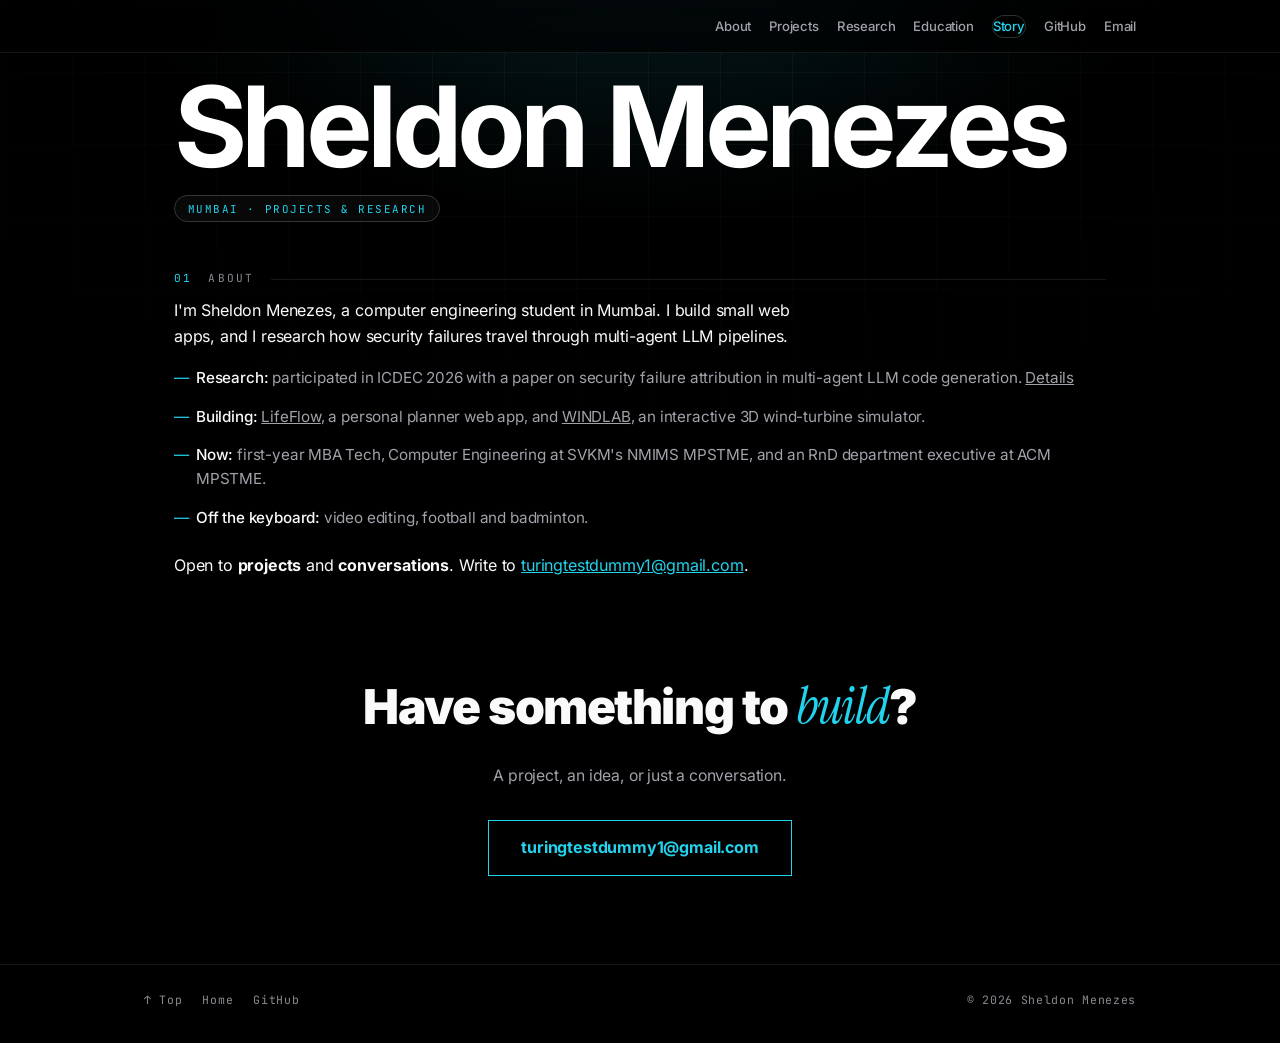
==== commit 9fb8ad6b: "Update contact email (index)" ====
--- a/index.html
+++ b/index.html
@@ -18,15 +18,15 @@
 <link rel="stylesheet" href="vercel.css">
 </head>
 <body id="top" class="home-order">
-<nav><div class="nav-inner"><span class="wordmark" aria-hidden="true"></span><div class="nav-links"><a href="index.html">About</a><a href="projects.html">Projects</a><a href="research.html">Research</a><a href="education.html">Education</a><a class="story-toggle" href="story.html" title="Scrollytelling mode">Story</a><a href="https://github.com/BrightShadow0">GitHub</a><a href="mailto:sheldonpmenezes@gmail.com">Email</a></div></div></nav>
+<nav><div class="nav-inner"><span class="wordmark" aria-hidden="true"></span><div class="nav-links"><a href="index.html">About</a><a href="projects.html">Projects</a><a href="research.html">Research</a><a href="education.html">Education</a><a class="story-toggle" href="story.html" title="Scrollytelling mode">Story</a><a href="https://github.com/BrightShadow0">GitHub</a><a href="mailto:turingtestdummy1@gmail.com">Email</a></div></div></nav>
 <header class="hero wrap"><div><p class="kicker hero-in" style="--d:.12s"><span>MUMBAI · PROJECTS &amp; RESEARCH</span></p><h1 class="hero-in" style="--d:0s">Sheldon <span class="sur">Menezes</span></h1></div></header>
 <main class="home wrap">
 <section id="about"><h2 class="label reveal">About</h2><p class="hero-in" style="max-width:40em">I'm Sheldon Menezes, a computer engineering student in Mumbai. I build small web apps, and I research how security failures travel through multi-agent LLM pipelines.</p><div class="xp"><ul>
 <li><strong>Research:</strong> participated in ICDEC 2026 with a paper on security failure attribution in multi-agent LLM code generation. <a href="research.html">Details</a></li>
 <li><strong>Building:</strong> <a href="projects.html">LifeFlow</a>, a personal planner web app, and <a href="projects.html">WINDLAB</a>, an interactive 3D wind-turbine simulator.</li>
 <li><strong>Now:</strong> first-year MBA Tech, Computer Engineering at SVKM's NMIMS MPSTME, and an RnD department executive at ACM MPSTME.</li><li><strong>Off the keyboard:</strong> video editing, football and badminton.</li></ul></div>
-<p style="max-width:40em;margin-top:1rem">Open to <strong>projects</strong> and <strong>conversations</strong>. Write to <a href="mailto:sheldonpmenezes@gmail.com" style="color:var(--accent)">sheldonpmenezes@gmail.com</a>.</p></section>
-<section id="contact" class="contact-block"><h2 class="reveal">Have something to <em>build</em>?</h2><p>A project, an idea, or just a conversation.</p><a class="cta-btn" href="mailto:sheldonpmenezes@gmail.com">sheldonpmenezes@gmail.com</a></section>
+<p style="max-width:40em;margin-top:1rem">Open to <strong>projects</strong> and <strong>conversations</strong>. Write to <a href="mailto:turingtestdummy1@gmail.com" style="color:var(--accent)">turingtestdummy1@gmail.com</a>.</p></section>
+<section id="contact" class="contact-block"><h2 class="reveal">Have something to <em>build</em>?</h2><p>A project, an idea, or just a conversation.</p><a class="cta-btn" href="mailto:turingtestdummy1@gmail.com">turingtestdummy1@gmail.com</a></section>
 </main>
 <footer><div class="wrap-wide foot-inner"><div class="foot-left"><a href="#top">↑ Top</a><a href="index.html">Home</a><a href="https://github.com/BrightShadow0">GitHub</a></div><span>© 2026 Sheldon Menezes</span></div></footer>
 <script src="site.js" defer></script>
--- a/vercel.css
+++ b/vercel.css
@@ -30,3 +30,6 @@
 body.home-order header.hero .kicker{order:2;margin-bottom:0}
 @media (prefers-reduced-motion:reduce){.hero-in,.vr{animation:none;transition:none;opacity:1;transform:none;filter:none}}
 .hero h1 .sur{background:none;-webkit-background-clip:initial;background-clip:initial;-webkit-text-fill-color:#fff;color:#fff;filter:none}
+/* scrollytelling mode entry */
+.nav-links a.story-toggle{border:1px solid var(--pill-border);border-radius:999px;color:var(--accent)}
+.nav-links a.story-toggle:hover{border-color:var(--accent);background:#ffffff0d}
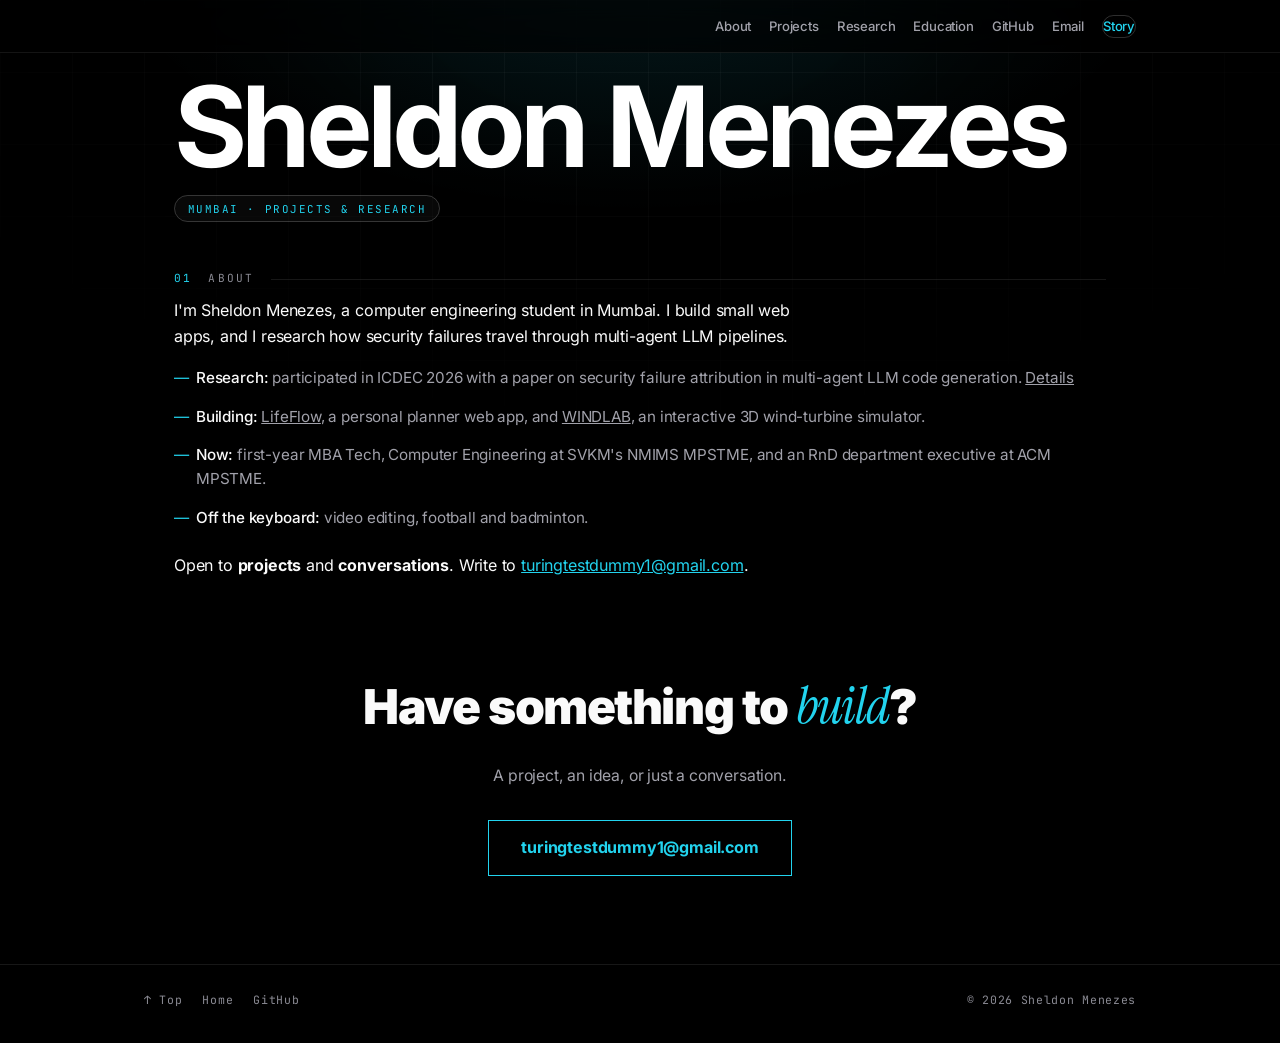
==== commit 5d93ae4e: "Update index.html" ====
--- a/index.html
+++ b/index.html
@@ -18,7 +18,7 @@
 <link rel="stylesheet" href="vercel.css">
 </head>
 <body id="top" class="home-order">
-<nav><div class="nav-inner"><span class="wordmark" aria-hidden="true"></span><div class="nav-links"><a href="index.html">About</a><a href="projects.html">Projects</a><a href="research.html">Research</a><a href="education.html">Education</a><a class="story-toggle" href="story.html" title="Scrollytelling mode">Story</a><a href="https://github.com/BrightShadow0">GitHub</a><a href="mailto:turingtestdummy1@gmail.com">Email</a></div></div></nav>
+<nav><div class="nav-inner"><span class="wordmark" aria-hidden="true"></span><div class="nav-links"><a href="index.html">About</a><a href="projects.html">Projects</a><a href="research.html">Research</a><a href="education.html">Education</a><a href="https://github.com/BrightShadow0">GitHub</a><a href="mailto:turingtestdummy1@gmail.com">Email</a><a class="story-toggle" href="story.html" title="Scrollytelling mode">Story</a></div></div></nav>
 <header class="hero wrap"><div><p class="kicker hero-in" style="--d:.12s"><span>MUMBAI · PROJECTS &amp; RESEARCH</span></p><h1 class="hero-in" style="--d:0s">Sheldon <span class="sur">Menezes</span></h1></div></header>
 <main class="home wrap">
 <section id="about"><h2 class="label reveal">About</h2><p class="hero-in" style="max-width:40em">I'm Sheldon Menezes, a computer engineering student in Mumbai. I build small web apps, and I research how security failures travel through multi-agent LLM pipelines.</p><div class="xp"><ul>
@@ -29,6 +29,8 @@
 <section id="contact" class="contact-block"><h2 class="reveal">Have something to <em>build</em>?</h2><p>A project, an idea, or just a conversation.</p><a class="cta-btn" href="mailto:turingtestdummy1@gmail.com">turingtestdummy1@gmail.com</a></section>
 </main>
 <footer><div class="wrap-wide foot-inner"><div class="foot-left"><a href="#top">↑ Top</a><a href="index.html">Home</a><a href="https://github.com/BrightShadow0">GitHub</a></div><span>© 2026 Sheldon Menezes</span></div></footer>
+<script>window.va = window.va || function () { (window.vaq = window.vaq || []).push(arguments); };</script>
+<script defer src="/_vercel/insights/script.js"></script>
 <script src="site.js" defer></script>
 </body>
 </html>
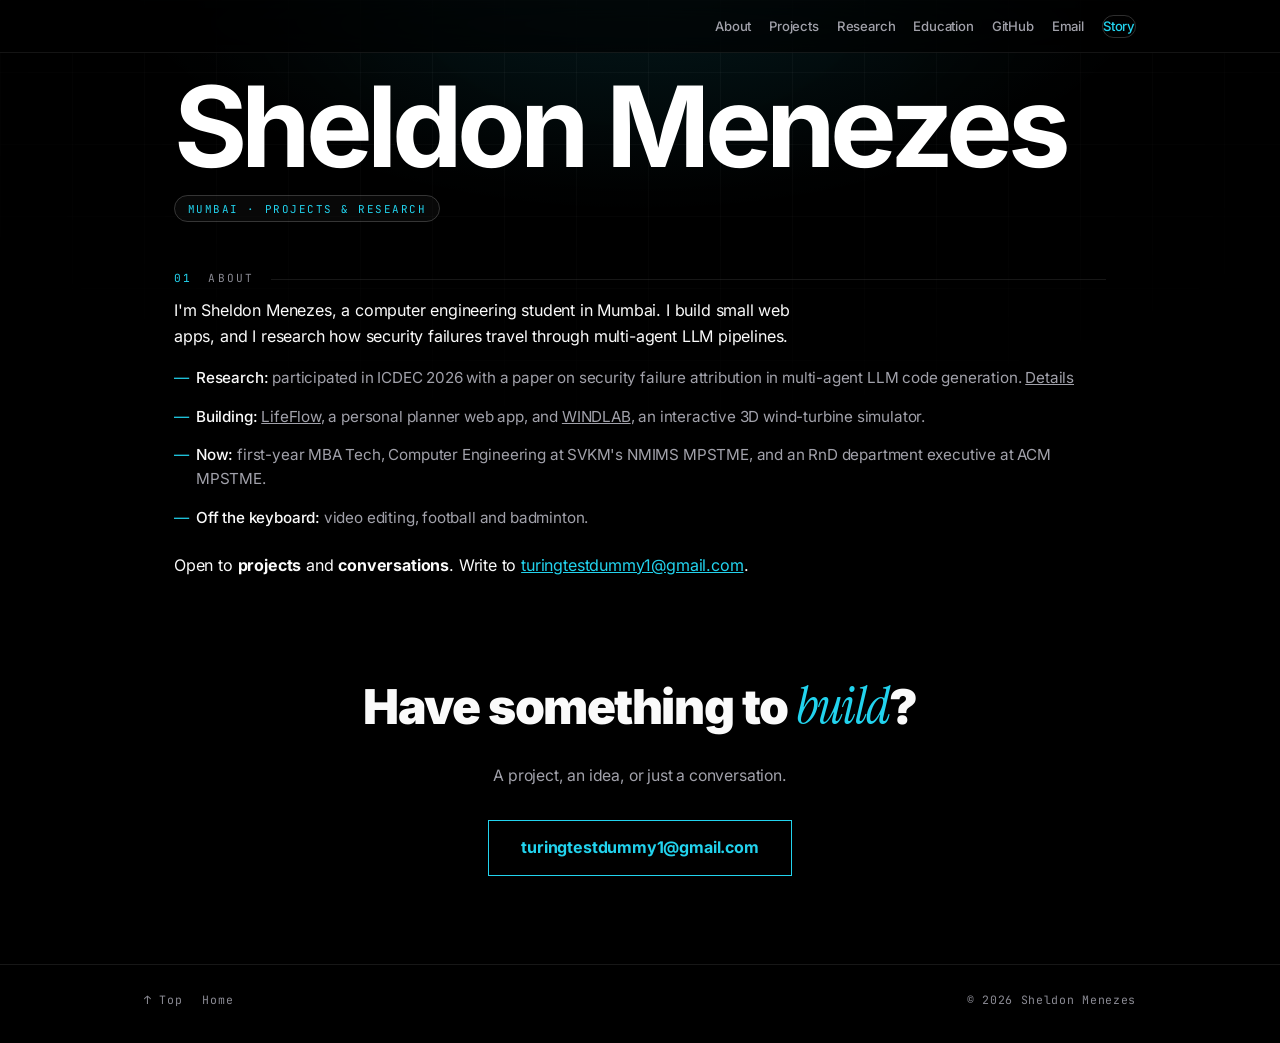
==== commit aedccf9e: "Update index.html" ====
--- a/index.html
+++ b/index.html
@@ -28,7 +28,7 @@
 <p style="max-width:40em;margin-top:1rem">Open to <strong>projects</strong> and <strong>conversations</strong>. Write to <a href="mailto:turingtestdummy1@gmail.com" style="color:var(--accent)">turingtestdummy1@gmail.com</a>.</p></section>
 <section id="contact" class="contact-block"><h2 class="reveal">Have something to <em>build</em>?</h2><p>A project, an idea, or just a conversation.</p><a class="cta-btn" href="mailto:turingtestdummy1@gmail.com">turingtestdummy1@gmail.com</a></section>
 </main>
-<footer><div class="wrap-wide foot-inner"><div class="foot-left"><a href="#top">↑ Top</a><a href="index.html">Home</a><a href="https://github.com/BrightShadow0">GitHub</a></div><span>© 2026 Sheldon Menezes</span></div></footer>
+<footer><div class="wrap-wide foot-inner"><div class="foot-left"><a href="#top">↑ Top</a><a href="index.html">Home</a></div><span>© 2026 Sheldon Menezes</span></div></footer>
 <script>window.va = window.va || function () { (window.vaq = window.vaq || []).push(arguments); };</script>
 <script defer src="/_vercel/insights/script.js"></script>
 <script src="site.js" defer></script>
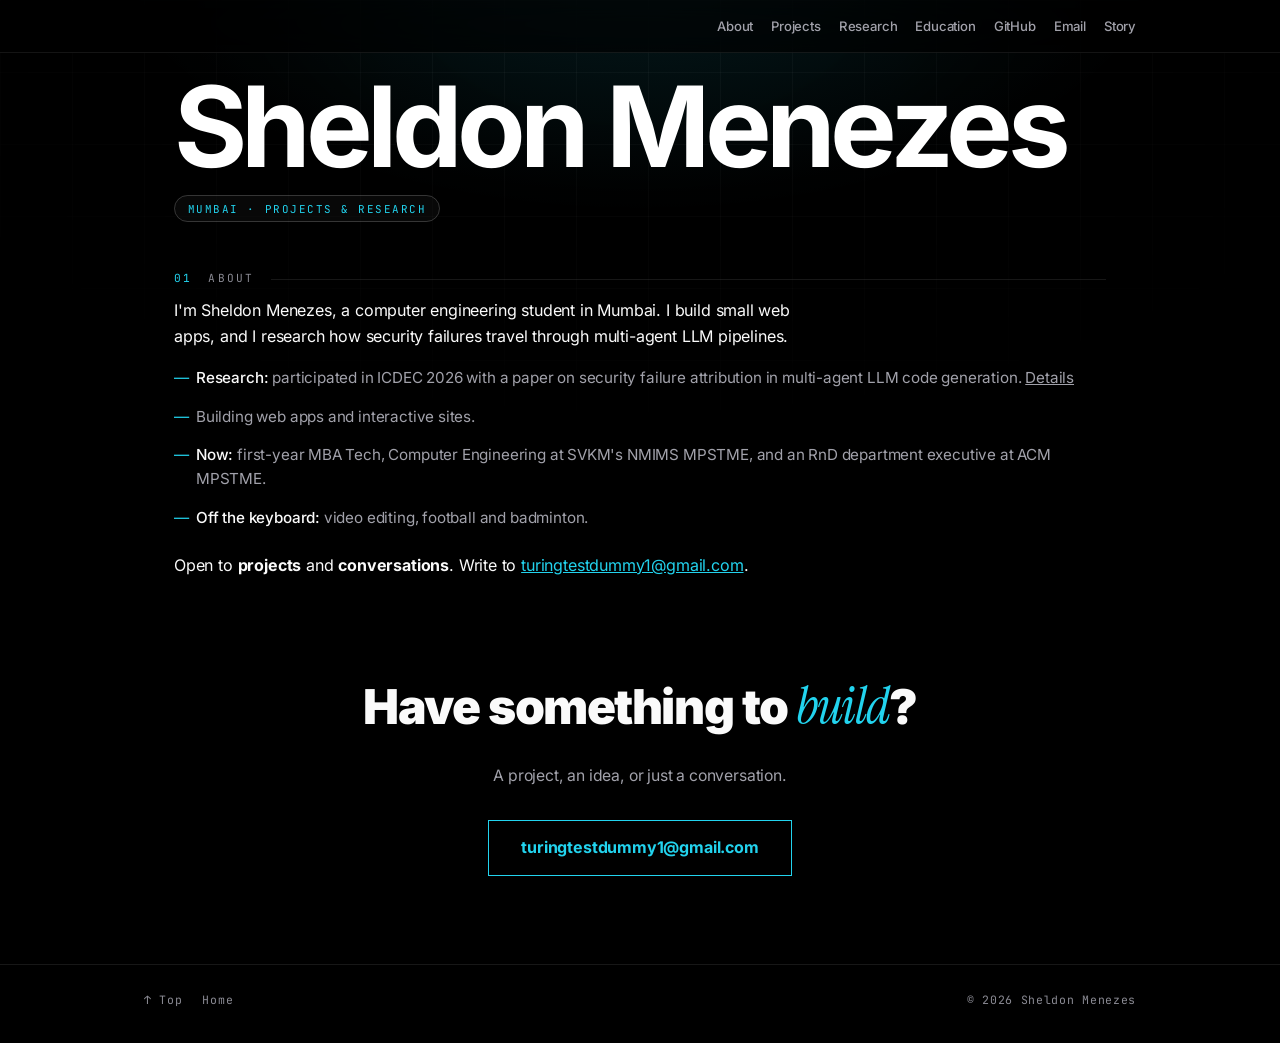
==== commit 1a5072d0: "Update index.html" ====
--- a/index.html
+++ b/index.html
@@ -6,7 +6,9 @@
 <meta name="theme-color" content="#101311">
 <meta name="description" content="Sheldon Menezes. Computer engineering student and developer in Mumbai. Projects and security research.">
 <title>Sheldon Menezes | Developer</title>
-<meta property="og:type" content="website"><meta property="og:site_name" content="Sheldon Menezes"><meta property="og:title" content="Sheldon Menezes | Developer"><meta property="og:description" content="Sheldon Menezes. Computer engineering student and developer in Mumbai. Projects and security research."><meta property="og:url" content="https://brightshadow.xyz/"><meta name="twitter:card" content="summary"><meta name="twitter:title" content="Sheldon Menezes | Developer"><meta name="twitter:description" content="Sheldon Menezes. Computer engineering student and developer in Mumbai. Projects and security research."><link rel="icon" type="image/svg+xml" href="favicon.svg">
+<meta property="og:type" content="website"><meta property="og:site_name" content="Sheldon Menezes"><meta property="og:title" content="Sheldon Menezes | Developer"><meta property="og:description" content="Sheldon Menezes. Computer engineering student and developer in Mumbai. Projects and security research."><meta property="og:url" content="https://brightshadow.xyz/"><meta name="twitter:card" content="summary_large_image"><meta name="twitter:title" content="Sheldon Menezes | Developer"><meta name="twitter:description" content="Sheldon Menezes. Computer engineering student and developer in Mumbai. Projects and security research."><link rel="icon" type="image/svg+xml" href="favicon.svg">
+<meta property="og:image" content="https://brightshadow.xyz/og-image.png"><meta property="og:image:width" content="1200"><meta property="og:image:height" content="630"><meta property="og:image:alt" content="Sheldon Menezes logo, a white outlined spade on black"><meta name="twitter:image" content="https://brightshadow.xyz/og-image.png">
+<link rel="icon" type="image/png" sizes="32x32" href="favicon-32.png"><link rel="icon" type="image/png" sizes="192x192" href="icon-192.png"><link rel="apple-touch-icon" href="apple-touch-icon.png">
 <style>
 @font-face{font-family:Instrument Serif;font-style:italic;font-weight:400;font-display:swap;src:url([data-uri])format("woff2")}@font-face{font-family:Inter;font-style:normal;font-weight:100 900;font-display:swap;src:url([data-uri])format("woff2")}@font-face{font-family:JetBrains Mono;font-style:normal;font-weight:400 800;font-display:swap;src:url([data-uri])format("woff2")}:root{--lightningcss-light:initial;--lightningcss-dark: ;color-scheme:light dark;--bg:#14120f;--bg-lift:#1d1a15;--ink:#ede8df;--ink-dim:#a69d8e;--ink-faint:#8b8375;--accent:#e0a054;--hairline:#ede8df1a;--pill-border:#ede8df38;--nav-bg:#14120f8c;--code-bg:#100e0b;--grain-opacity:.05;--mono:"JetBrains Mono", ui-monospace, SFMono-Regular, Menlo, Consolas, monospace}@media (prefers-color-scheme:dark){:root{--lightningcss-light: ;--lightningcss-dark:initial}}:root[data-theme=light]{--lightningcss-light:initial;--lightningcss-dark: ;color-scheme:light;--bg:#f7f4ee;--bg-lift:#efe9dd;--ink:#211d18;--ink-dim:#6e6659;--ink-faint:#706859;--accent:#a8492a;--hairline:#ddd6c9;--pill-border:#c9c1b1;--nav-bg:#f7f4ee9e;--code-bg:#efe9dd;--grain-opacity:.11}@media (width<=640px){:root{--nav-bg:#14120fcc}:root[data-theme=light]{--nav-bg:#f7f4eed6}}*{box-sizing:border-box;margin:0;padding:0}html{scroll-behavior:smooth}body{background:var(--bg);color:var(--ink);-webkit-font-smoothing:antialiased;font-family:Inter,system-ui,-apple-system,sans-serif;font-size:16px;line-height:1.6}body:after{content:"";z-index:200;pointer-events:none;opacity:var(--grain-opacity);background-image:url("data:image/svg+xml,%3Csvg xmlns='http://www.w3.org/2000/svg' width='180' height='180'%3E%3Cfilter id='n'%3E%3CfeTurbulence type='fractalNoise' baseFrequency='0.9' numOctaves='3' stitchTiles='stitch'/%3E%3C/filter%3E%3Crect width='100%25' height='100%25' filter='url(%23n)'/%3E%3C/svg%3E");position:fixed;inset:0}a{color:inherit}::selection{background:var(--accent);color:var(--bg)}img{max-width:100%}.wrap{max-width:980px;margin:0 auto;padding:0 24px}.wrap-wide{max-width:1040px;margin:0 auto;padding:0 24px}body>nav{z-index:100;background:var(--nav-bg);backdrop-filter:blur(18px);border-bottom:1px solid var(--hairline);position:fixed;top:0;left:0;right:0}.theme-toggle{color:var(--ink-dim);cursor:pointer;background:0 0;border:none;justify-content:center;align-items:center;padding:2px;line-height:0;transition:color .2s,transform .15s;display:inline-flex}.theme-toggle:hover{color:var(--accent)}.theme-toggle:active{transform:scale(.88)}.theme-toggle svg{width:18px;height:18px;display:block}.theme-toggle .i-moon,:root[data-theme=light] .theme-toggle .i-sun{display:none}:root[data-theme=light] .theme-toggle .i-moon{display:block}.quick .theme-toggle{border:1px solid var(--pill-border);width:40px;height:40px;color:var(--ink);border-radius:999px}.quick .theme-toggle:hover{border-color:var(--accent);color:var(--accent)}@media (width<=640px){.quick li:has(.theme-toggle){display:none}}.js body>nav{opacity:0;pointer-events:none;transition:transform .35s,opacity .35s;transform:translateY(-100%)}.js body>nav.show{opacity:1;pointer-events:auto;transform:translateY(0)}.js body.has-topnav>nav{opacity:1;pointer-events:auto;transform:none}.nav-inner{flex-wrap:wrap;justify-content:space-between;align-items:center;gap:0 16px;max-width:1040px;min-height:52px;margin:0 auto;padding:0 24px;display:flex}.wordmark{letter-spacing:-.01em;white-space:nowrap;padding:14px 0;font-size:.95rem;font-weight:700;text-decoration:none}.nav-links{flex-wrap:wrap;align-items:center;gap:18px;padding:8px 0;display:flex}.nav-links a{color:var(--ink-dim);white-space:nowrap;font-size:.82rem;font-weight:500;text-decoration:none;transition:color .15s}.nav-links a.here{color:var(--accent)}.nav-links a:hover{color:var(--accent);text-underline-offset:4px;text-decoration:underline}header.hero{align-items:flex-end;padding-top:72px;padding-bottom:28px;display:flex}.kicker{font-family:var(--mono);letter-spacing:.18em;color:var(--accent);margin-bottom:20px;font-size:.72rem}.hero h1{letter-spacing:-.035em;margin-bottom:24px;font-size:clamp(3rem,11vw,7rem);font-weight:900;line-height:.98}.tagline{color:var(--ink-dim);max-width:34em;margin-bottom:34px;font-size:clamp(1.1rem,2.4vw,1.4rem)}.tagline em{color:var(--ink);letter-spacing:.005em;font-family:Instrument Serif,Georgia,serif;font-size:1.14em;font-style:italic}.quick{flex-wrap:wrap;gap:.6rem;list-style:none;display:flex}.quick a{border:1px solid var(--pill-border);color:var(--ink);border-radius:999px;padding:.5rem 1.05rem;font-size:.86rem;font-weight:500;text-decoration:none;transition:background .16s,color .16s,border-color .16s;display:inline-block}.quick a:hover,.quick a:focus-visible{background:var(--ink);border-color:var(--ink);color:var(--bg)}.quick a.primary{border-color:var(--accent);color:var(--accent)}.quick a.primary:hover,.quick a.primary:focus-visible{background:var(--accent);border-color:var(--accent);color:var(--bg)}main.home{counter-reset:sec}main.home>section{padding:64px 0 24px}#about{padding-top:24px}.label{counter-increment:sec;font-family:var(--mono);letter-spacing:.2em;text-transform:uppercase;color:var(--ink-faint);align-items:center;gap:1rem;margin-bottom:10px;font-size:.7rem;font-weight:400;display:flex}.label:before{content:counter(sec, decimal-leading-zero);color:var(--accent)}.label:after{content:"";background:var(--hairline);flex:1;height:1px}.js .label:after{transform-origin:0;transition:transform .9s cubic-bezier(.22,1,.36,1) .25s;transform:scaleX(0)}.js .label.in:after{transform:scaleX(1)}.row{border-bottom:1px solid var(--hairline);border-left:2px solid #0000;justify-content:space-between;align-items:baseline;gap:24px;margin:0 -16px;padding:18px 16px;transition:background .18s,border-left-color .18s,transform .18s;display:flex}.row:hover{background:var(--bg-lift);border-left-color:var(--accent);transform:translate(6px)}.row .org{flex:none;min-width:11.5em;font-size:1rem;font-weight:700}.row .finding{color:var(--ink-dim);flex:1;font-size:.95rem}a.row{color:inherit;text-decoration:none}.aside{border-left:2px solid var(--accent);color:var(--ink-dim);max-width:44em;margin-top:22px;padding-left:16px;font-size:.95rem}.aside strong{color:var(--ink);font-weight:500}.row-lg{padding:24px 16px}.row-lg .name{letter-spacing:-.02em;flex:none;min-width:8.5em;font-size:1.6rem;font-weight:700;line-height:1.2}.row-lg:hover .name{color:var(--accent)}.row-lg .name .arrow{color:var(--accent);vertical-align:.25em;margin-left:2px;font-size:1.1rem;font-weight:400}.row-lg .desc{color:var(--ink-dim);flex:1;max-width:30em;font-size:.95rem}.row-lg .desc .stack{font-family:var(--mono);letter-spacing:.04em;color:var(--ink-faint);margin-top:6px;font-size:.72rem;display:block}.xp-head{flex-wrap:wrap;justify-content:space-between;align-items:baseline;gap:16px;padding:22px 0 4px;display:flex}.xp-head h3{letter-spacing:-.01em;font-size:1.25rem;font-weight:700}.xp-head .role{font-family:var(--mono);letter-spacing:.14em;text-transform:uppercase;color:var(--ink-faint);font-size:.72rem}.xp ul{margin:10px 0 0;list-style:none}.xp li{color:var(--ink-dim);padding:7px 0 7px 22px;font-size:.95rem;position:relative}.xp li:before{content:"—";color:var(--accent);position:absolute;left:0}.xp li strong{color:var(--ink);font-weight:500}.campus{border-top:1px solid var(--hairline);color:var(--ink-faint);max-width:44em;margin-top:20px;padding-top:16px;font-size:.88rem}.section-head{align-items:center;gap:1rem;margin-bottom:1.6rem;display:flex}.section-head .label{flex:1;margin-bottom:0}.all-link{font-family:var(--mono);letter-spacing:.08em;color:var(--accent);white-space:nowrap;font-size:.72rem;text-decoration:none}.all-link:hover{text-underline-offset:4px;text-decoration:underline}.see-more-wrap{justify-content:center;margin-top:30px;display:flex}.see-more{font-family:var(--mono);letter-spacing:.12em;text-transform:uppercase;color:var(--ink-dim);border:1px solid var(--pill-border);border-radius:999px;align-items:center;gap:.5rem;padding:.7rem 1.5rem;font-size:.72rem;text-decoration:none;transition:border-color .16s,color .16s,background .16s;display:inline-flex}.see-more:hover{border-color:var(--accent);color:var(--accent);background:var(--bg-lift)}.see-more .arr{transition:transform .16s}.see-more:hover .arr{transform:translate(3px)}.research-list{margin-top:8px}.disclosure{border-bottom:1px solid var(--hairline);border-left:2px solid #0000;margin:0 -16px;padding:22px 16px;transition:background .18s,border-left-color .18s}.disclosure:first-child{border-top:1px solid var(--hairline)}.disclosure:hover{background:var(--bg-lift);border-left-color:var(--accent)}.d-head{flex-wrap:wrap;justify-content:space-between;align-items:baseline;gap:8px 20px;display:flex}.d-org{letter-spacing:-.01em;font-size:1.12rem;font-weight:700}.d-type{font-family:var(--mono);letter-spacing:.14em;text-transform:uppercase;color:var(--accent);white-space:nowrap;font-size:.64rem}.d-detail{color:var(--ink-dim);max-width:54em;margin-top:8px;font-size:.96rem}.cards{grid-template-columns:repeat(2,1fr);gap:26px;display:grid}.cards.three{grid-template-columns:repeat(3,1fr)}.card{border:1px solid var(--hairline);color:inherit;background:var(--bg-lift);border-radius:12px;flex-direction:column;text-decoration:none;transition:transform .2s,border-color .2s;display:flex;overflow:hidden}.card:hover{border-color:var(--pill-border);transform:translateY(-4px)}.card-cover{aspect-ratio:16/9;object-fit:cover;border-bottom:1px solid var(--hairline);width:100%;height:auto;display:block}.card-body{flex-direction:column;flex:1;gap:7px;padding:16px 18px 20px;display:flex}.card-tag{font-family:var(--mono);letter-spacing:.14em;text-transform:uppercase;color:var(--accent);font-size:.64rem}.card h3{letter-spacing:-.01em;font-size:1.1rem;font-weight:700;line-height:1.28}.card:hover h3{color:var(--accent)}.card-excerpt{color:var(--ink-dim);flex:1;font-size:.9rem}.card-meta{font-family:var(--mono);letter-spacing:.06em;color:var(--ink-faint);margin-top:2px;font-size:.66rem}.page-head{padding-top:26px;padding-bottom:8px}.crumb{font-family:var(--mono);letter-spacing:.1em;color:var(--ink-faint);font-size:.72rem;text-decoration:none}.crumb:hover{color:var(--accent)}.page-head h1{letter-spacing:-.035em;margin:22px 0 14px;font-size:clamp(2.6rem,8vw,4.4rem);font-weight:900;line-height:1}.page-head h1 em{color:var(--accent);font-family:Instrument Serif,Georgia,serif;font-style:italic;font-weight:400}.page-head .intro{color:var(--ink-dim);max-width:40em;font-size:1.02rem}.featured{border:1px solid var(--hairline);color:inherit;border-radius:14px;grid-template-columns:1.15fr 1fr;gap:0;margin-top:26px;text-decoration:none;transition:border-color .2s,transform .2s;display:grid;overflow:hidden}.featured:hover{border-color:var(--pill-border);transform:translateY(-4px)}.featured .cover{object-fit:contain;background:#14120f;width:100%;height:100%;min-height:260px;display:block}.featured .body{flex-direction:column;justify-content:center;gap:12px;padding:34px 36px;display:flex}.featured .flag{font-family:var(--mono);letter-spacing:.18em;text-transform:uppercase;color:var(--accent);font-size:.66rem}.featured h2{letter-spacing:-.02em;font-size:clamp(1.5rem,3.2vw,2.1rem);font-weight:800;line-height:1.15}.featured:hover h2{color:var(--accent)}.featured .excerpt{color:var(--ink-dim);font-size:.98rem}.featured .meta{font-family:var(--mono);letter-spacing:.06em;color:var(--ink-faint);margin-top:4px;font-size:.7rem}.list-label{font-family:var(--mono);letter-spacing:.2em;text-transform:uppercase;color:var(--ink-faint);align-items:center;gap:1rem;margin:48px 0 24px;font-size:.7rem;font-weight:400;display:flex}.list-label:after{content:"";background:var(--hairline);flex:1;height:1px}article{max-width:760px;margin:0 auto;padding:0 24px}.post-head{padding-top:26px}.eyebrow{font-family:var(--mono);letter-spacing:.16em;text-transform:uppercase;color:var(--accent);margin:26px 0 16px;font-size:.68rem}h1.title{letter-spacing:-.03em;font-size:clamp(2rem,5.6vw,3.3rem);font-weight:900;line-height:1.05}.subtitle{color:var(--ink-dim);max-width:40em;margin-top:14px;font-size:1.1rem}.byline{font-family:var(--mono);letter-spacing:.04em;color:var(--ink-faint);flex-wrap:wrap;align-items:center;gap:8px 18px;margin-top:20px;padding-bottom:4px;font-size:.72rem;display:flex}.byline .who{color:var(--ink-dim)}.cover-hero{aspect-ratio:16/8;object-fit:cover;border:1px solid var(--hairline);border-radius:14px;width:100%;height:auto;margin:30px 0 8px;display:block}.cover-cap{color:var(--ink-faint);margin-bottom:8px;font-size:.78rem;font-style:italic}.proj-bar{border-top:1px solid var(--hairline);border-bottom:1px solid var(--hairline);flex-wrap:wrap;align-items:center;gap:14px 24px;margin-top:22px;padding:16px 0;display:flex}.proj-facts{font-family:var(--mono);letter-spacing:.06em;color:var(--ink-faint);flex-wrap:wrap;flex:1;gap:14px 22px;font-size:.7rem;display:flex}.proj-facts b{color:var(--ink-dim);font-weight:500}.proj-actions{flex-wrap:wrap;gap:10px;display:flex}.btn{white-space:nowrap;border-radius:999px;padding:9px 18px;font-size:.82rem;font-weight:600;text-decoration:none;transition:background .15s,color .15s,border-color .15s}.btn.primary{color:var(--bg);background:var(--accent);border:1px solid var(--accent)}.btn.primary:hover{color:var(--accent);background:0 0}.btn.ghost{color:var(--ink);border:1px solid var(--pill-border)}.btn.ghost:hover{border-color:var(--ink);background:var(--ink);color:var(--bg)}.prose{margin-top:34px}.prose>p{color:var(--ink);margin:0 0 1.35rem;font-size:1.06rem}.prose>p:first-of-type:first-letter{float:left;color:var(--accent);padding:.1em .12em 0 0;font-family:Instrument Serif,Georgia,serif;font-size:3.3rem;font-style:italic;line-height:.8}.prose .lead{color:var(--ink-dim);font-size:1.18rem}.prose .lead:first-letter{float:none;font-size:inherit;color:inherit;padding:0;font-family:inherit;font-style:normal}.prose h2{letter-spacing:-.02em;margin:2.6rem 0 1rem;padding-top:.4rem;font-size:1.5rem;font-weight:800}.prose h2:before{content:"§ ";color:var(--accent);font-weight:400}.prose h3{margin:1.8rem 0 .7rem;font-size:1.15rem;font-weight:700}.prose a{color:inherit;text-decoration:underline;-webkit-text-decoration-color:var(--pill-border);text-decoration-color:var(--pill-border);text-underline-offset:3px;transition:color .15s,text-decoration-color .15s}.prose a:hover{color:var(--accent);-webkit-text-decoration-color:var(--accent);text-decoration-color:var(--accent)}.prose strong{font-weight:700}.prose ul,.prose ol{margin:0 0 1.35rem;padding-left:1.3rem}.prose li{color:var(--ink);margin-bottom:.5rem}.prose li::marker{color:var(--accent)}.prose blockquote{border-left:3px solid var(--accent);color:var(--ink);margin:1.6rem 0;padding:.4rem 0 .4rem 1.4rem;font-family:Instrument Serif,Georgia,serif;font-size:1.3rem;font-style:italic;line-height:1.45}.prose img{border:1px solid var(--hairline);background:var(--bg-lift);border-radius:12px;width:100%;height:auto;margin:2rem 0 .6rem;display:block}.prose figure{margin:2rem 0}.prose figure img{margin:0}.prose figcaption{color:var(--ink-faint);text-align:center;margin-top:10px;font-size:.82rem;font-style:italic}.prose hr{text-align:center;color:var(--ink-faint);border:none;margin:2.6rem 0}.prose hr:before{content:"* * *";letter-spacing:.5em}.prose table{border-collapse:collapse;width:100%;margin:1.6rem 0;font-size:.9rem}.prose th,.prose td{text-align:left;border:1px solid var(--hairline);vertical-align:top;padding:9px 14px}.prose thead th{font-family:var(--mono);letter-spacing:.03em;text-transform:uppercase;color:var(--ink-dim);background:var(--bg-lift);font-size:.72rem}.prose tbody tr:hover{background:var(--bg-lift)}.prose .contains-task-list{padding-left:0;list-style:none}.prose .task-list-item{padding-left:0}.prose .task-list-item::marker{content:""}.prose .task-list-item input{accent-color:var(--accent);margin-right:.55rem}.prose del{color:var(--ink-faint)}.prose :not(pre)>code{font-family:var(--mono);background:var(--code-bg);border:1px solid var(--hairline);color:var(--accent);border-radius:5px;padding:.1em .4em;font-size:.86em}.prose pre{background:var(--code-bg);border:1px solid var(--hairline);border-radius:12px;margin:1.6rem 0;padding:18px 20px;font-size:.85rem;line-height:1.6;overflow-x:auto}.prose pre code{font-family:var(--mono);background:0 0;border:none;padding:0}.prose .astro-code,.prose .astro-code span{color:var(--shiki-dark)}:root[data-theme=light] .prose .astro-code,:root[data-theme=light] .prose .astro-code span{color:var(--shiki-light)}.code-wrap{position:relative}.copy-btn{background:var(--bg-lift);border:1px solid var(--hairline);width:30px;height:30px;color:var(--ink-dim);cursor:pointer;opacity:0;border-radius:7px;justify-content:center;align-items:center;padding:0;transition:opacity .16s,color .16s,border-color .16s;display:inline-flex;position:absolute;top:13px;right:12px}.code-wrap:hover .copy-btn,.copy-btn:focus-visible{opacity:1}.copy-btn:hover{color:var(--accent);border-color:var(--accent)}.copy-btn svg{width:15px;height:15px;display:block}.copy-btn .i-check{display:none}.code-wrap.copied .copy-btn{opacity:1;color:var(--accent);border-color:var(--accent)}.code-wrap.copied .copy-btn .i-copy{display:none}.code-wrap.copied .copy-btn .i-check{display:block}@media (hover:none){.copy-btn{opacity:1}}.prose .admonition{--admon:var(--ink-dim);border:1px solid var(--hairline);border-left:3px solid var(--admon);background:color-mix(in srgb, var(--admon) 8%, transparent);border-radius:8px;margin:1.6rem 0;padding:14px 18px}.prose .admonition>:first-child{margin-top:0}.prose .admonition>:last-child{margin-bottom:0}.prose .admonition:before{font-family:var(--mono);letter-spacing:.16em;text-transform:uppercase;color:var(--admon);margin-bottom:7px;font-size:.64rem;font-weight:700;display:block}.prose .admonition.info{--admon:#5c86b3}.prose .admonition.warning{--admon:#cf9636}.prose .admonition.error{--admon:#c85a44}.prose .admonition.success{--admon:#6f9457}.prose .admonition.info:before{content:"Info"}.prose .admonition.warning:before{content:"Warning"}.prose .admonition.error:before{content:"Error"}.prose .admonition.success:before{content:"Success"}.prose iframe{aspect-ratio:16/9;border:1px solid var(--hairline);background:var(--bg-lift);border-radius:12px;width:100%;height:auto;margin:2rem 0;display:block}.prose video{border:1px solid var(--hairline);background:#000;border-radius:12px;width:100%;height:auto;margin:2rem 0;display:block}.prose figure video,.prose figure iframe{margin:0}.chips{flex-wrap:wrap;gap:8px;margin:.4rem 0 1.6rem;display:flex}.chip{font-family:var(--mono);letter-spacing:.02em;color:var(--ink-dim);background:var(--code-bg);border:1px solid var(--hairline);border-radius:6px;padding:5px 11px;font-size:.74rem}.endcard{border:1px solid var(--hairline);background:var(--bg-lift);border-radius:14px;flex-wrap:wrap;align-items:flex-start;gap:16px;margin:3rem 0 0;padding:24px;display:flex}.endcard .txt{flex:1;min-width:220px}.endcard .ec-title{margin-bottom:4px;font-size:1rem;font-weight:700}.endcard p{color:var(--ink-dim);margin-bottom:12px;font-size:.9rem}.endcard .cta{color:var(--accent);border:1px solid var(--accent);border-radius:999px;padding:8px 18px;font-size:.86rem;font-weight:600;text-decoration:none;transition:background .15s,color .15s;display:inline-block}.endcard .cta:hover{background:var(--accent);color:var(--bg)}.pager{grid-template-columns:1fr 1fr;gap:14px;margin-top:44px;display:grid}.pager a{border:1px solid var(--hairline);color:inherit;border-radius:12px;flex-direction:column;gap:5px;padding:16px 18px;text-decoration:none;transition:border-color .18s,transform .18s,background .18s;display:flex}.pager a:hover{border-color:var(--pill-border);background:var(--bg-lift);transform:translateY(-2px)}.pager .plabel{font-family:var(--mono);letter-spacing:.14em;text-transform:uppercase;color:var(--ink-faint);font-size:.64rem}.pager .ptitle{color:var(--ink);font-size:.95rem;font-weight:600;line-height:1.3}.pager a:hover .ptitle{color:var(--accent)}.pager .next{text-align:right}.contact-block{text-align:center;padding:72px 0 88px}.contact-block h2{letter-spacing:-.03em;margin-bottom:14px;font-size:clamp(1.8rem,5vw,3rem);font-weight:900}.contact-block h2 em{color:var(--accent);font-family:Instrument Serif,Georgia,serif;font-size:1.08em;font-style:italic;font-weight:400}.contact-block p{color:var(--ink-dim);max-width:36em;margin:0 auto 32px;font-size:.98rem}.cta-btn{color:var(--accent);border:1px solid var(--accent);padding:14px 32px;font-size:1rem;font-weight:700;text-decoration:none;transition:background .15s,color .15s;display:inline-block}.cta-btn:hover{background:var(--accent);color:var(--bg)}.progress{background:var(--accent);z-index:300;width:0;height:2px;position:fixed;top:0;left:0}.nf{text-align:center;flex-direction:column;justify-content:center;align-items:center;min-height:100svh;padding:24px;display:flex}.nf-code{font-family:var(--mono);letter-spacing:.2em;text-transform:uppercase;color:var(--accent);margin-bottom:18px;font-size:.72rem}.nf-title{letter-spacing:-.04em;font-size:clamp(1.5rem,7vw,1rem);font-weight:900;line-height:.95}.nf-sub{color:var(--ink-dim);max-width:28em;margin:16px 0 34px;font-size:.8rem}.nf-home{color:var(--accent);border:1px solid var(--accent);border-radius:999px;align-items:center;gap:.3rem;padding:.6rem 1.5rem;font-size:.8rem;font-weight:600;text-decoration:none;transition:background .16s,color .16s;display:inline-flex}.nf-home:hover{background:var(--accent);color:var(--bg)}footer{border-top:1px solid var(--hairline);margin-top:64px;padding:26px 0 34px}.foot-inner{font-family:var(--mono);letter-spacing:.06em;color:var(--ink-faint);flex-wrap:wrap;justify-content:space-between;gap:12px 24px;font-size:.72rem;display:flex}.foot-inner a{color:var(--ink-faint);text-decoration:none}.foot-inner a:hover{color:var(--accent);text-underline-offset:4px;text-decoration:underline}.foot-left{flex-wrap:wrap;gap:20px;display:flex}.nf-puzzle{--maze-wall:#6f675b;border:1px solid var(--hairline);background:var(--bg-lift);border-radius:14px;width:min(520px,92vw);margin-top:18px;padding:16px}:root[data-theme=light] .nf-puzzle{--maze-wall:#8a8170}.nf-puzzle h2{font-family:var(--mono);letter-spacing:.16em;text-transform:uppercase;color:var(--ink-faint);font-size:.72rem;font-weight:500}.nf-puzzle p{color:var(--ink-dim);margin-top:8px;font-size:.92rem}.puz-meta{flex-wrap:nowrap;justify-content:space-between;align-items:center;gap:8px;margin-top:12px;display:flex}.puz-status{font-family:var(--mono);letter-spacing:.12em;text-transform:uppercase;color:var(--ink-faint);text-overflow:ellipsis;white-space:nowrap;min-width:0;font-size:.66rem;overflow:hidden}.puz-actions{gap:8px;display:flex}.puz-actions button{font-family:var(--mono);letter-spacing:.12em;text-transform:uppercase;color:var(--ink-dim);border:1px solid var(--hairline);cursor:pointer;background:0 0;border-radius:999px;padding:8px 12px;font-size:.66rem;transition:border-color .15s,color .15s,background .15s}.puz-actions button:hover{color:var(--accent);border-color:var(--accent)}.nf-puzzle.solved .puz-status{color:var(--accent)}.maze-wrap{isolation:isolate;border:1px solid var(--hairline);background:var(--bg);overscroll-behavior:contain;border-radius:12px;justify-content:center;margin-top:14px;padding:10px;display:flex;position:relative}canvas.maze{outline:1px solid var(--hairline);outline-offset:-1px;touch-action:none;border-radius:10px;display:block}.maze-pad{grid-template-columns:repeat(3,1fr);gap:8px;max-width:220px;margin-top:12px;margin-left:auto;margin-right:auto;display:grid}.maze-pad button{border:1px solid var(--hairline);background:var(--bg);height:36px;color:var(--ink);font-family:var(--mono);cursor:pointer;border-radius:12px;font-size:.82rem;transition:border-color .15s,color .15s,transform .1s}.maze-pad button:hover{border-color:var(--pill-border);color:var(--accent)}.maze-pad button:active{transform:scale(.98)}.maze-pad button[data-dir=up]{grid-column:2}.maze-pad button[data-dir=left]{grid-area:2/1}.maze-pad button[data-dir=down]{grid-area:2/2}.maze-pad button[data-dir=right]{grid-area:2/3}@media (width>=860px){.maze-pad{max-width:220px}.maze-pad button{height:38px}}@media (width<=420px){.nf-puzzle{padding:14px}.puz-meta{gap:6px;margin-top:10px}.puz-actions{gap:6px}.puz-actions button{padding:7px 9px;font-size:.62rem}.maze-wrap{padding:8px}.maze-pad{gap:6px;max-width:200px;margin-top:10px}.maze-pad button{height:34px;font-size:.78rem}}.maze-win{z-index:2;pointer-events:none;place-items:center;padding:14px;display:grid;position:absolute;inset:0}.maze-win[hidden]{display:none!important}.maze-win:before{content:"";background:#0000006b;position:absolute;inset:0}:root[data-theme=light] .maze-win:before{background:#00000038}.maze-win__card{border:1px solid var(--pill-border);background:color-mix(in srgb, var(--bg) 92%, var(--accent));border-radius:14px;width:min(360px,92%);padding:14px 16px;position:relative;box-shadow:0 18px 70px #00000059}.maze-win__title{letter-spacing:-.02em;font-weight:900}.maze-win__stats{color:var(--ink-dim);font-family:var(--mono);letter-spacing:.08em;margin-top:6px;font-size:.68rem}.nf-puzzle[data-tier=win] .maze-win__card{border-color:color-mix(in srgb, var(--accent) 35%, var(--pill-border))}.nf-puzzle[data-tier=perfect] .maze-win__card{border-color:color-mix(in srgb, var(--accent) 55%, var(--pill-border))}.nf-puzzle[data-tier=legendary] .maze-win__card{border-color:var(--accent)}@keyframes mazeGlow{0%{opacity:0;transform:translateY(2px);box-shadow:0 0 #0000}to{opacity:1;transform:none;box-shadow:0 18px 60px #00000038}}.nf-puzzle.solved .maze-win__card{animation:.55s cubic-bezier(.22,1,.36,1) both mazeGlow}@keyframes mazeLegend{0%,to{box-shadow:0 18px 70px #00000059}50%{box-shadow:0 22px 95px #00000073}}.nf-puzzle[data-tier=legendary] .maze-win__card{animation:.55s cubic-bezier(.22,1,.36,1) both mazeGlow,1.3s ease-in-out .55s 2 mazeLegend}@keyframes mazePulse{0%,to{border-color:var(--hairline)}50%{border-color:color-mix(in srgb, var(--accent) 55%, var(--hairline))}}.nf-puzzle.solved .maze-wrap{animation:1.2s ease-in-out 2 mazePulse}@media (prefers-reduced-motion:reduce){.nf-puzzle.solved .maze-win,.nf-puzzle.solved .maze-wrap{animation:none}}.js .reveal{opacity:0;filter:blur(6px);transition:opacity .7s,transform .7s,filter .7s;transition-delay:var(--d,0s);transform:translateY(16px)}.js .reveal.in{opacity:1;filter:none;transform:none}@keyframes heroIn{0%{transform:translateY(16px)}to{transform:none}}.js .hero-in{animation:.7s cubic-bezier(.22,1,.36,1) both heroIn;animation-delay:var(--d,0s)}@media (prefers-reduced-motion:reduce){html{scroll-behavior:auto}.js body>nav{transition:none}.js .reveal{opacity:1;filter:none;transition:none;transform:none}.js .hero-in{animation:none}.js .label:after{transition:none;transform:none}.progress{display:none}.row,.card,.featured,.cta-btn,.quick a,.nav-links a,.pager a{transition:none}.row:hover{transform:none}}@media (width<=860px){.cards.three{grid-template-columns:repeat(2,1fr)}.featured{grid-template-columns:1fr}.featured .cover{aspect-ratio:1200/630;min-height:0}}@media (width<=640px){.nav-inner{justify-content:center;padding:0 14px 4px}.wordmark{padding:12px 0 2px}.nav-links{justify-content:space-between;gap:2px 6px;padding:0 0 6px}.nav-links a{text-align:center;margin:0 -5px;padding:6px 5px;font-size:.72rem}header.hero{min-height:0;padding-top:72px;padding-bottom:40px}.page-head,.post-head{padding-top:16px}.quick{grid-template-columns:repeat(3,1fr);gap:.55rem;display:grid}.quick li:first-child{grid-column:1/-1}.quick li{display:flex}.quick a{text-align:center;flex:1;padding:.6rem .5rem}.d-head{flex-direction:column;align-items:flex-start;gap:3px}.row,.row-lg{flex-direction:column;align-items:flex-start;gap:6px}.row .org,.row-lg .name{min-width:0}.row-lg .desc{max-width:none}.cards,.cards.three{grid-template-columns:1fr;gap:20px}.featured .body{padding:24px 22px}main.home>section{padding:44px 0 20px}.contact-block{padding:52px 0 60px}.list-label{margin:34px 0 20px}footer{margin-top:48px}.proj-actions{width:100%}.proj-actions .btn{text-align:center;flex:1}.pager{grid-template-columns:1fr}.pager .next{text-align:left}.foot-inner{flex-direction:column;gap:10px}}@media (width<=340px){.nav-links a{font-size:.68rem}}@media (width<=640px){.cards.compact{display:block}.cards.compact .card{border:0;border-bottom:1px solid var(--hairline);background:0 0;border-left:2px solid #0000;border-radius:0;grid-template-columns:minmax(0,1fr) auto;gap:5px 14px;margin:0 -16px;padding:16px;display:grid;overflow:visible}.cards.compact .card:hover{background:var(--bg-lift);border-left-color:var(--accent);transform:none}.cards.compact .card-cover{display:none}.cards.compact .card-body{display:contents}.cards.compact .card h3{grid-area:1/1;font-size:1.06rem}.cards.compact .card h3:after{content:"↗";color:var(--accent);margin-left:4px;font-size:.85em;font-weight:400}.cards.compact .card-tag{white-space:nowrap;grid-area:1/2;align-self:baseline;font-size:.6rem}.cards.compact .card-excerpt{-webkit-line-clamp:2;line-clamp:2;-webkit-box-orient:vertical;grid-column:1/-1;font-size:.88rem;display:-webkit-box;overflow:hidden}.cards.compact .card-meta{grid-column:1/-1;margin-top:0}}@media (width<=640px) and (hover:hover) and (prefers-reduced-motion:no-preference){.cards.compact .card{transition:background .18s,border-left-color .18s,transform .18s}.cards.compact .card:hover{transform:translate(6px)}}.btn.play-copy{cursor:pointer;font-family:inherit}.btn.play-copy code{font-family:var(--mono);font-size:.8rem;font-weight:500}.play-strip{border:1px solid var(--hairline);background:var(--bg-lift);border-radius:12px;flex-wrap:wrap;justify-content:space-between;align-items:center;gap:12px 20px;margin-top:22px;padding:14px 16px;display:flex}.play-strip-text{color:var(--ink-dim);flex:18em;font-size:.95rem}.play-strip-text a{color:var(--accent)}.play-strip-label{color:var(--ink);font-weight:500}.play-strip-cmd{font-family:var(--mono);color:var(--ink);background:var(--code-bg);border:1px solid var(--pill-border);cursor:pointer;border-radius:8px;align-items:center;gap:12px;padding:8px 12px;font-size:.86rem;transition:border-color .15s,color .15s;display:inline-flex}.play-strip-cmd code{font-family:inherit}.play-strip-hint{letter-spacing:.08em;color:var(--ink-faint);font-size:.66rem}.play-strip-cmd:hover,.play-strip-cmd.copied{border-color:var(--accent)}.play-strip-cmd:hover .play-strip-hint,.play-strip-cmd.copied .play-strip-hint{color:var(--accent)}.prose .play-cta{border:1px solid var(--accent);background:var(--bg-lift);border-radius:14px;margin:0 0 2rem;padding:18px 20px}.prose .play-cta p{margin:0}.prose .play-cta-label{font-family:var(--mono);letter-spacing:.14em;text-transform:uppercase;color:var(--accent);font-size:.7rem}.prose .play-cta pre{margin:10px 0 12px;font-size:1.1rem}.prose .play-cta-note{color:var(--ink-dim);font-size:.9rem}.prose .play-cta-note code{white-space:nowrap}.prose kbd{font-family:var(--mono);color:var(--ink);background:var(--code-bg);border:1px solid var(--pill-border);white-space:nowrap;border-radius:4px;padding:.05em .4em;font-size:.82em}@media (width<=640px){.play-strip-cmd{justify-content:space-between;width:100%}}
 
@@ -23,7 +25,7 @@
 <main class="home wrap">
 <section id="about"><h2 class="label reveal">About</h2><p class="hero-in" style="max-width:40em">I'm Sheldon Menezes, a computer engineering student in Mumbai. I build small web apps, and I research how security failures travel through multi-agent LLM pipelines.</p><div class="xp"><ul>
 <li><strong>Research:</strong> participated in ICDEC 2026 with a paper on security failure attribution in multi-agent LLM code generation. <a href="research.html">Details</a></li>
-<li><strong>Building:</strong> <a href="projects.html">LifeFlow</a>, a personal planner web app, and <a href="projects.html">WINDLAB</a>, an interactive 3D wind-turbine simulator.</li>
+<li>Building web apps and interactive sites.</li>
 <li><strong>Now:</strong> first-year MBA Tech, Computer Engineering at SVKM's NMIMS MPSTME, and an RnD department executive at ACM MPSTME.</li><li><strong>Off the keyboard:</strong> video editing, football and badminton.</li></ul></div>
 <p style="max-width:40em;margin-top:1rem">Open to <strong>projects</strong> and <strong>conversations</strong>. Write to <a href="mailto:turingtestdummy1@gmail.com" style="color:var(--accent)">turingtestdummy1@gmail.com</a>.</p></section>
 <section id="contact" class="contact-block"><h2 class="reveal">Have something to <em>build</em>?</h2><p>A project, an idea, or just a conversation.</p><a class="cta-btn" href="mailto:turingtestdummy1@gmail.com">turingtestdummy1@gmail.com</a></section>
--- a/vercel.css
+++ b/vercel.css
@@ -31,5 +31,13 @@
 @media (prefers-reduced-motion:reduce){.hero-in,.vr{animation:none;transition:none;opacity:1;transform:none;filter:none}}
 .hero h1 .sur{background:none;-webkit-background-clip:initial;background-clip:initial;-webkit-text-fill-color:#fff;color:#fff;filter:none}
 /* scrollytelling mode entry */
-.nav-links a.story-toggle{border:1px solid var(--pill-border);border-radius:999px;color:var(--accent)}
-.nav-links a.story-toggle:hover{border-color:var(--accent);background:#ffffff0d}
+/* events nested under a committee */
+.sub{margin:4px 0 12px 6px;padding-left:20px;border-left:1px solid #ffffff1f}
+.sub .xp-head{padding-top:14px}
+.sub .xp-head h3{font-size:1.05rem;font-weight:600}
+/* themed scrollbar */
+html{scrollbar-width:thin;scrollbar-color:#22d3ee47 #0c0f0d}
+::-webkit-scrollbar{width:10px;height:10px}
+::-webkit-scrollbar-track{background:#0c0f0d}
+::-webkit-scrollbar-thumb{background:#22d3ee40;border-radius:8px;border:2px solid #0c0f0d}
+::-webkit-scrollbar-thumb:hover{background:#22d3ee80}
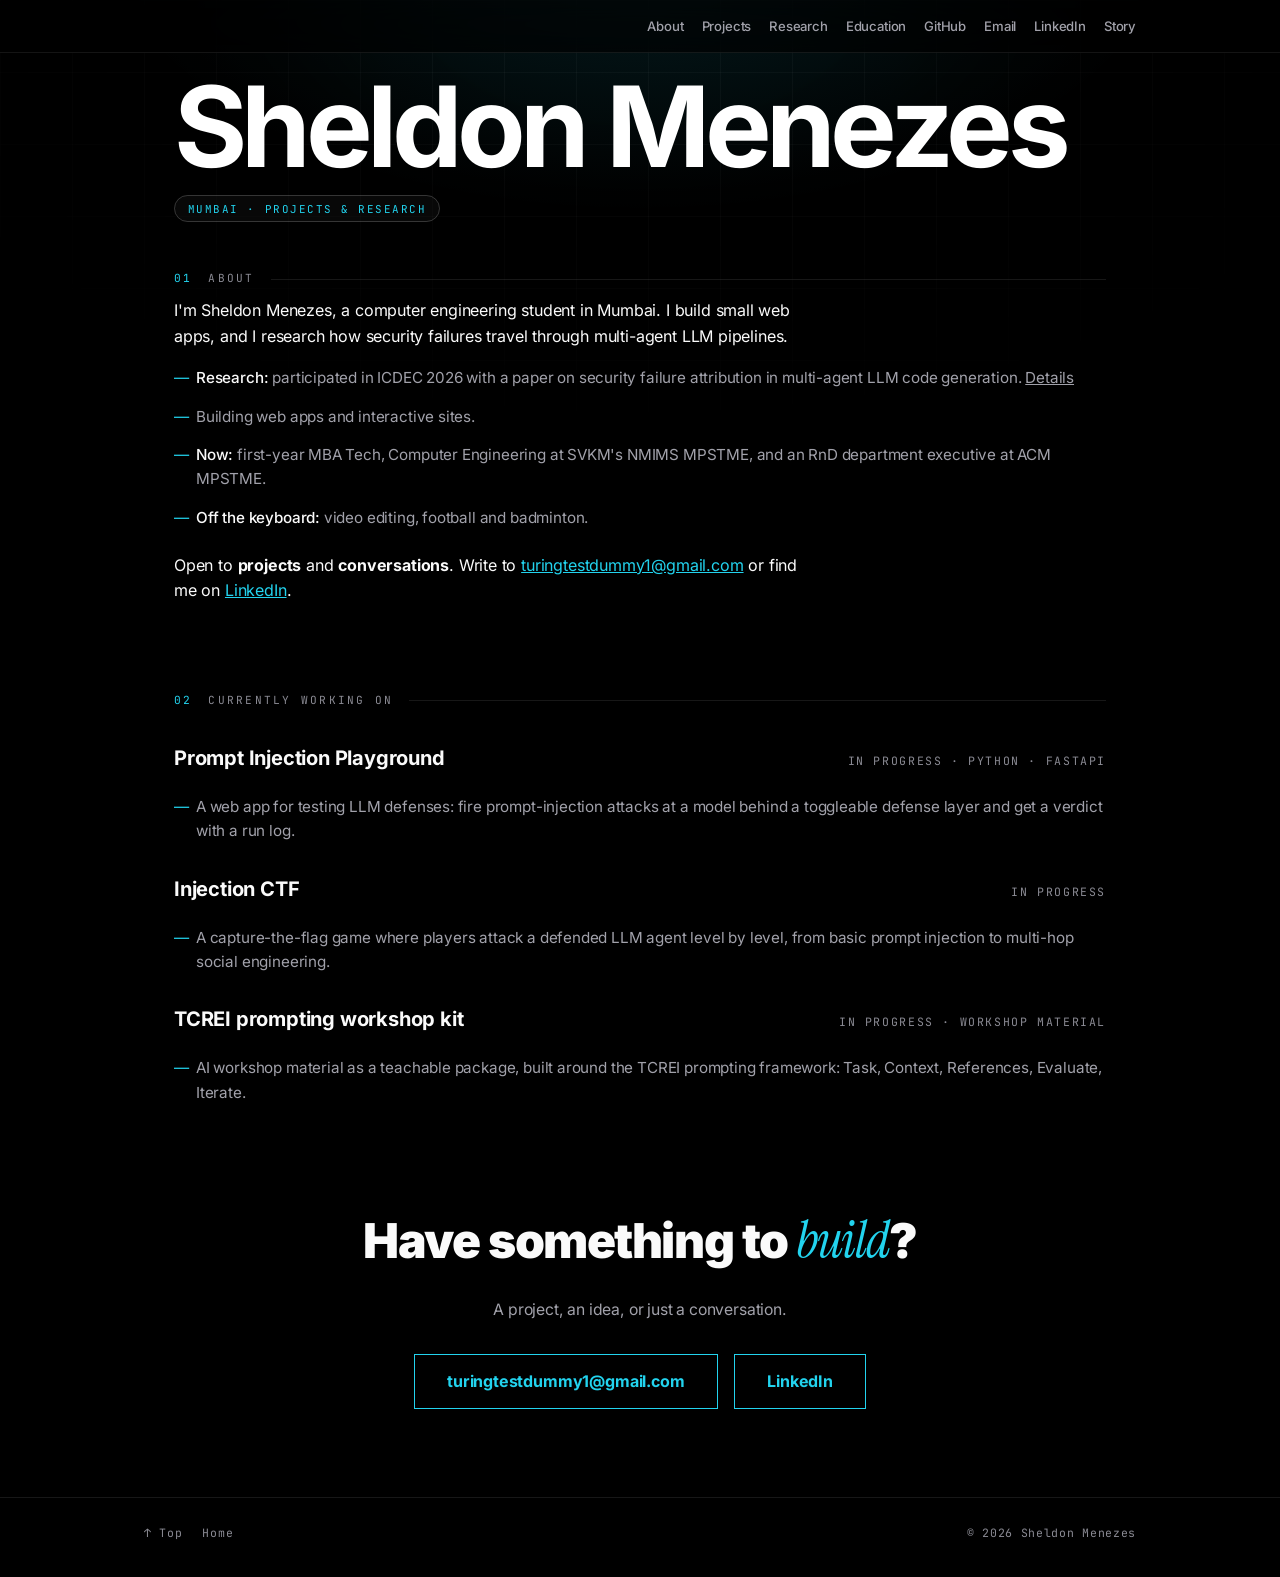
==== commit 443934d7: "Update index.html" ====
--- a/index.html
+++ b/index.html
@@ -20,15 +20,22 @@
 <link rel="stylesheet" href="vercel.css">
 </head>
 <body id="top" class="home-order">
-<nav><div class="nav-inner"><span class="wordmark" aria-hidden="true"></span><div class="nav-links"><a href="index.html">About</a><a href="projects.html">Projects</a><a href="research.html">Research</a><a href="education.html">Education</a><a href="https://github.com/BrightShadow0">GitHub</a><a href="mailto:turingtestdummy1@gmail.com">Email</a><a class="story-toggle" href="story.html" title="Scrollytelling mode">Story</a></div></div></nav>
+<nav><div class="nav-inner"><span class="wordmark" aria-hidden="true"></span><div class="nav-links"><a href="index.html">About</a><a href="projects.html">Projects</a><a href="research.html">Research</a><a href="education.html">Education</a><a href="https://github.com/BrightShadow0">GitHub</a><a href="mailto:turingtestdummy1@gmail.com">Email</a><a href="https://www.linkedin.com/in/sheldon-menezes/" target="_blank" rel="noopener noreferrer">LinkedIn</a><a class="story-toggle" href="story.html" title="Scrollytelling mode">Story</a></div></div></nav>
 <header class="hero wrap"><div><p class="kicker hero-in" style="--d:.12s"><span>MUMBAI · PROJECTS &amp; RESEARCH</span></p><h1 class="hero-in" style="--d:0s">Sheldon <span class="sur">Menezes</span></h1></div></header>
 <main class="home wrap">
 <section id="about"><h2 class="label reveal">About</h2><p class="hero-in" style="max-width:40em">I'm Sheldon Menezes, a computer engineering student in Mumbai. I build small web apps, and I research how security failures travel through multi-agent LLM pipelines.</p><div class="xp"><ul>
 <li><strong>Research:</strong> participated in ICDEC 2026 with a paper on security failure attribution in multi-agent LLM code generation. <a href="research.html">Details</a></li>
 <li>Building web apps and interactive sites.</li>
 <li><strong>Now:</strong> first-year MBA Tech, Computer Engineering at SVKM's NMIMS MPSTME, and an RnD department executive at ACM MPSTME.</li><li><strong>Off the keyboard:</strong> video editing, football and badminton.</li></ul></div>
-<p style="max-width:40em;margin-top:1rem">Open to <strong>projects</strong> and <strong>conversations</strong>. Write to <a href="mailto:turingtestdummy1@gmail.com" style="color:var(--accent)">turingtestdummy1@gmail.com</a>.</p></section>
-<section id="contact" class="contact-block"><h2 class="reveal">Have something to <em>build</em>?</h2><p>A project, an idea, or just a conversation.</p><a class="cta-btn" href="mailto:turingtestdummy1@gmail.com">turingtestdummy1@gmail.com</a></section>
+<p style="max-width:40em;margin-top:1rem">Open to <strong>projects</strong> and <strong>conversations</strong>. Write to <a href="mailto:turingtestdummy1@gmail.com" style="color:var(--accent)">turingtestdummy1@gmail.com</a> or find me on <a href="https://www.linkedin.com/in/sheldon-menezes/" target="_blank" rel="noopener noreferrer" style="color:var(--accent)">LinkedIn</a>.</p></section>
+<section id="current"><h2 class="label reveal">Currently working on</h2>
+<div class="xp-head"><h3>Prompt Injection Playground</h3><span class="role">In progress · Python · FastAPI</span></div>
+<div class="xp"><ul><li>A web app for testing LLM defenses: fire prompt-injection attacks at a model behind a toggleable defense layer and get a verdict with a run log.</li></ul></div>
+<div class="xp-head"><h3>Injection CTF</h3><span class="role">In progress</span></div>
+<div class="xp"><ul><li>A capture-the-flag game where players attack a defended LLM agent level by level, from basic prompt injection to multi-hop social engineering.</li></ul></div>
+<div class="xp-head"><h3>TCREI prompting workshop kit</h3><span class="role">In progress · Workshop material</span></div>
+<div class="xp"><ul><li>AI workshop material as a teachable package, built around the TCREI prompting framework: Task, Context, References, Evaluate, Iterate.</li></ul></div></section>
+<section id="contact" class="contact-block"><h2 class="reveal">Have something to <em>build</em>?</h2><p>A project, an idea, or just a conversation.</p><a class="cta-btn" href="mailto:turingtestdummy1@gmail.com">turingtestdummy1@gmail.com</a> <a class="cta-btn" style="margin-left:12px" href="https://www.linkedin.com/in/sheldon-menezes/" target="_blank" rel="noopener noreferrer">LinkedIn</a></section>
 </main>
 <footer><div class="wrap-wide foot-inner"><div class="foot-left"><a href="#top">↑ Top</a><a href="index.html">Home</a></div><span>© 2026 Sheldon Menezes</span></div></footer>
 <script>window.va = window.va || function () { (window.vaq = window.vaq || []).push(arguments); };</script>
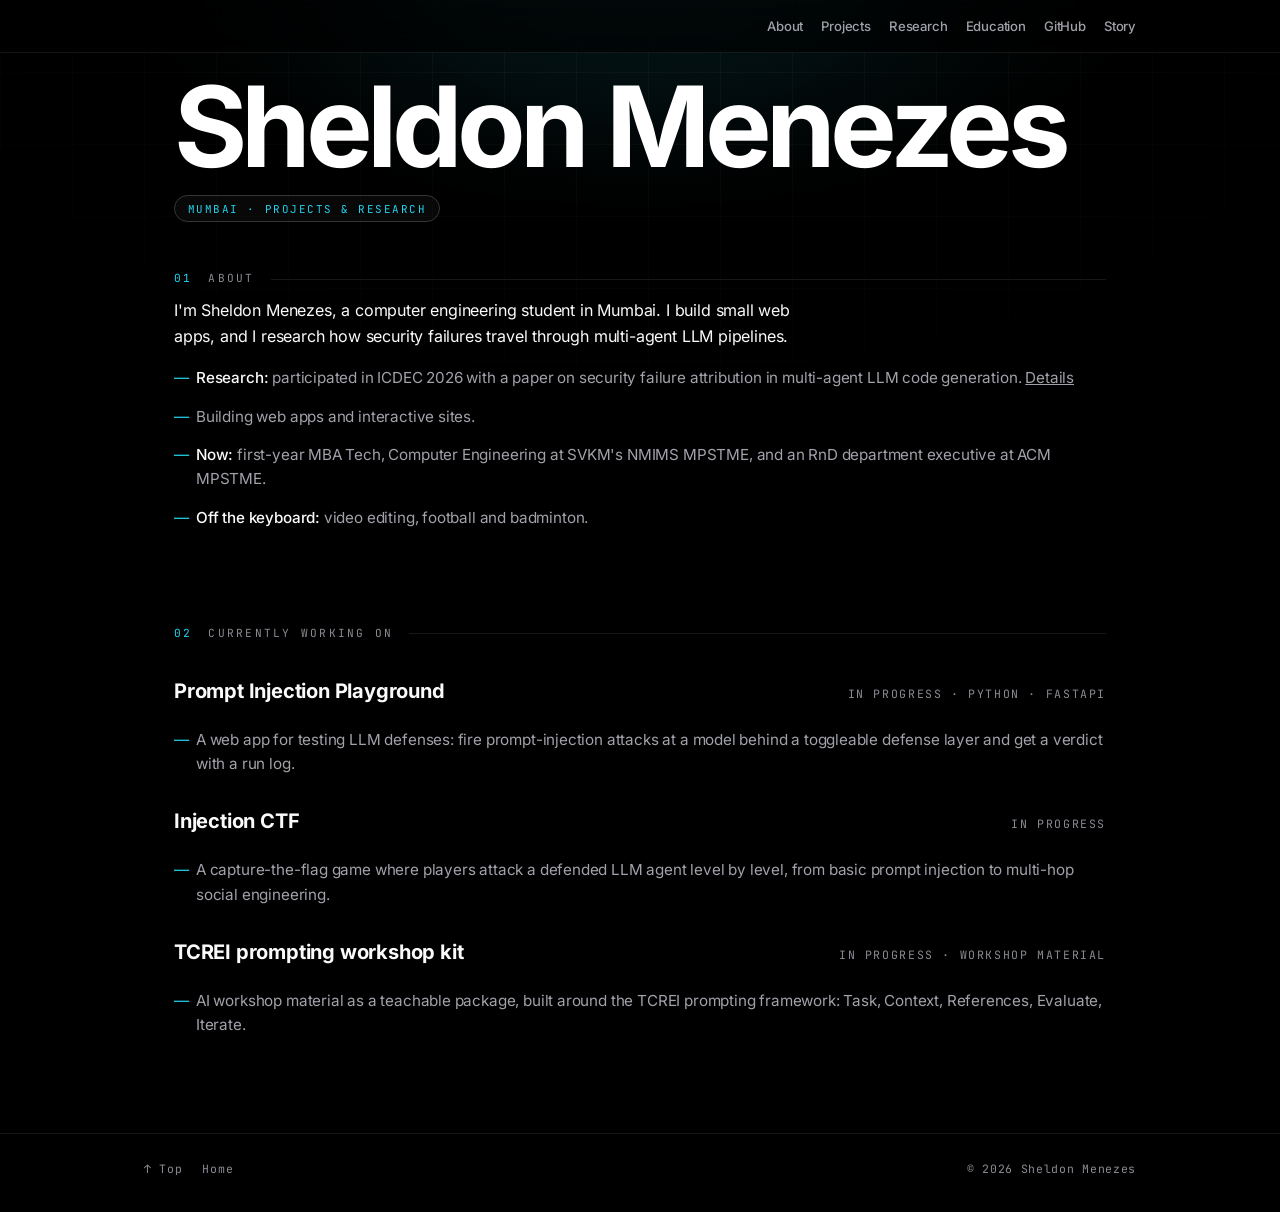
==== commit cd045795: "Remove contact line and CTA from About page" ====
--- a/index.html
+++ b/index.html
@@ -20,14 +20,14 @@
 <link rel="stylesheet" href="vercel.css">
 </head>
 <body id="top" class="home-order">
-<nav><div class="nav-inner"><span class="wordmark" aria-hidden="true"></span><div class="nav-links"><a href="index.html">About</a><a href="projects.html">Projects</a><a href="research.html">Research</a><a href="education.html">Education</a><a href="https://github.com/BrightShadow0">GitHub</a><a href="mailto:turingtestdummy1@gmail.com">Email</a><a href="https://www.linkedin.com/in/sheldon-menezes/" target="_blank" rel="noopener noreferrer">LinkedIn</a><a class="story-toggle" href="story.html" title="Scrollytelling mode">Story</a></div></div></nav>
+<nav><div class="nav-inner"><span class="wordmark" aria-hidden="true"></span><div class="nav-links"><a href="index.html">About</a><a href="projects.html">Projects</a><a href="research.html">Research</a><a href="education.html">Education</a><a href="https://github.com/BrightShadow0">GitHub</a><a class="story-toggle" href="story.html" title="Scrollytelling mode">Story</a></div></div></nav>
 <header class="hero wrap"><div><p class="kicker hero-in" style="--d:.12s"><span>MUMBAI · PROJECTS &amp; RESEARCH</span></p><h1 class="hero-in" style="--d:0s">Sheldon <span class="sur">Menezes</span></h1></div></header>
 <main class="home wrap">
 <section id="about"><h2 class="label reveal">About</h2><p class="hero-in" style="max-width:40em">I'm Sheldon Menezes, a computer engineering student in Mumbai. I build small web apps, and I research how security failures travel through multi-agent LLM pipelines.</p><div class="xp"><ul>
 <li><strong>Research:</strong> participated in ICDEC 2026 with a paper on security failure attribution in multi-agent LLM code generation. <a href="research.html">Details</a></li>
 <li>Building web apps and interactive sites.</li>
 <li><strong>Now:</strong> first-year MBA Tech, Computer Engineering at SVKM's NMIMS MPSTME, and an RnD department executive at ACM MPSTME.</li><li><strong>Off the keyboard:</strong> video editing, football and badminton.</li></ul></div>
-<p style="max-width:40em;margin-top:1rem">Open to <strong>projects</strong> and <strong>conversations</strong>. Write to <a href="mailto:turingtestdummy1@gmail.com" style="color:var(--accent)">turingtestdummy1@gmail.com</a> or find me on <a href="https://www.linkedin.com/in/sheldon-menezes/" target="_blank" rel="noopener noreferrer" style="color:var(--accent)">LinkedIn</a>.</p></section>
+</section>
 <section id="current"><h2 class="label reveal">Currently working on</h2>
 <div class="xp-head"><h3>Prompt Injection Playground</h3><span class="role">In progress · Python · FastAPI</span></div>
 <div class="xp"><ul><li>A web app for testing LLM defenses: fire prompt-injection attacks at a model behind a toggleable defense layer and get a verdict with a run log.</li></ul></div>
@@ -35,7 +35,6 @@
 <div class="xp"><ul><li>A capture-the-flag game where players attack a defended LLM agent level by level, from basic prompt injection to multi-hop social engineering.</li></ul></div>
 <div class="xp-head"><h3>TCREI prompting workshop kit</h3><span class="role">In progress · Workshop material</span></div>
 <div class="xp"><ul><li>AI workshop material as a teachable package, built around the TCREI prompting framework: Task, Context, References, Evaluate, Iterate.</li></ul></div></section>
-<section id="contact" class="contact-block"><h2 class="reveal">Have something to <em>build</em>?</h2><p>A project, an idea, or just a conversation.</p><a class="cta-btn" href="mailto:turingtestdummy1@gmail.com">turingtestdummy1@gmail.com</a> <a class="cta-btn" style="margin-left:12px" href="https://www.linkedin.com/in/sheldon-menezes/" target="_blank" rel="noopener noreferrer">LinkedIn</a></section>
 </main>
 <footer><div class="wrap-wide foot-inner"><div class="foot-left"><a href="#top">↑ Top</a><a href="index.html">Home</a></div><span>© 2026 Sheldon Menezes</span></div></footer>
 <script>window.va = window.va || function () { (window.vaq = window.vaq || []).push(arguments); };</script>
--- a/vercel.css
+++ b/vercel.css
@@ -41,3 +41,12 @@
 ::-webkit-scrollbar-track{background:#0c0f0d}
 ::-webkit-scrollbar-thumb{background:#22d3ee40;border-radius:8px;border:2px solid #0c0f0d}
 ::-webkit-scrollbar-thumb:hover{background:#22d3ee80}
+/* polish: keyboard focus ring, larger tap targets on touch, balanced headings */
+a:focus-visible,button:focus-visible,summary:focus-visible{outline:2px solid #22d3ee;outline-offset:3px;border-radius:2px}
+h1,h2,h3{text-wrap:balance}
+@media (pointer:coarse),(max-width:700px){
+  .foot-left a{display:inline-block;padding:.7rem .5rem}
+  footer .foot-left{gap:.25rem;margin-left:-.5rem}
+  .contact-block .cta-btn+.cta-btn{margin-top:.75rem}
+  .row-lg a,.home p a,.research a.row .go{padding-block:.35rem}
+}
